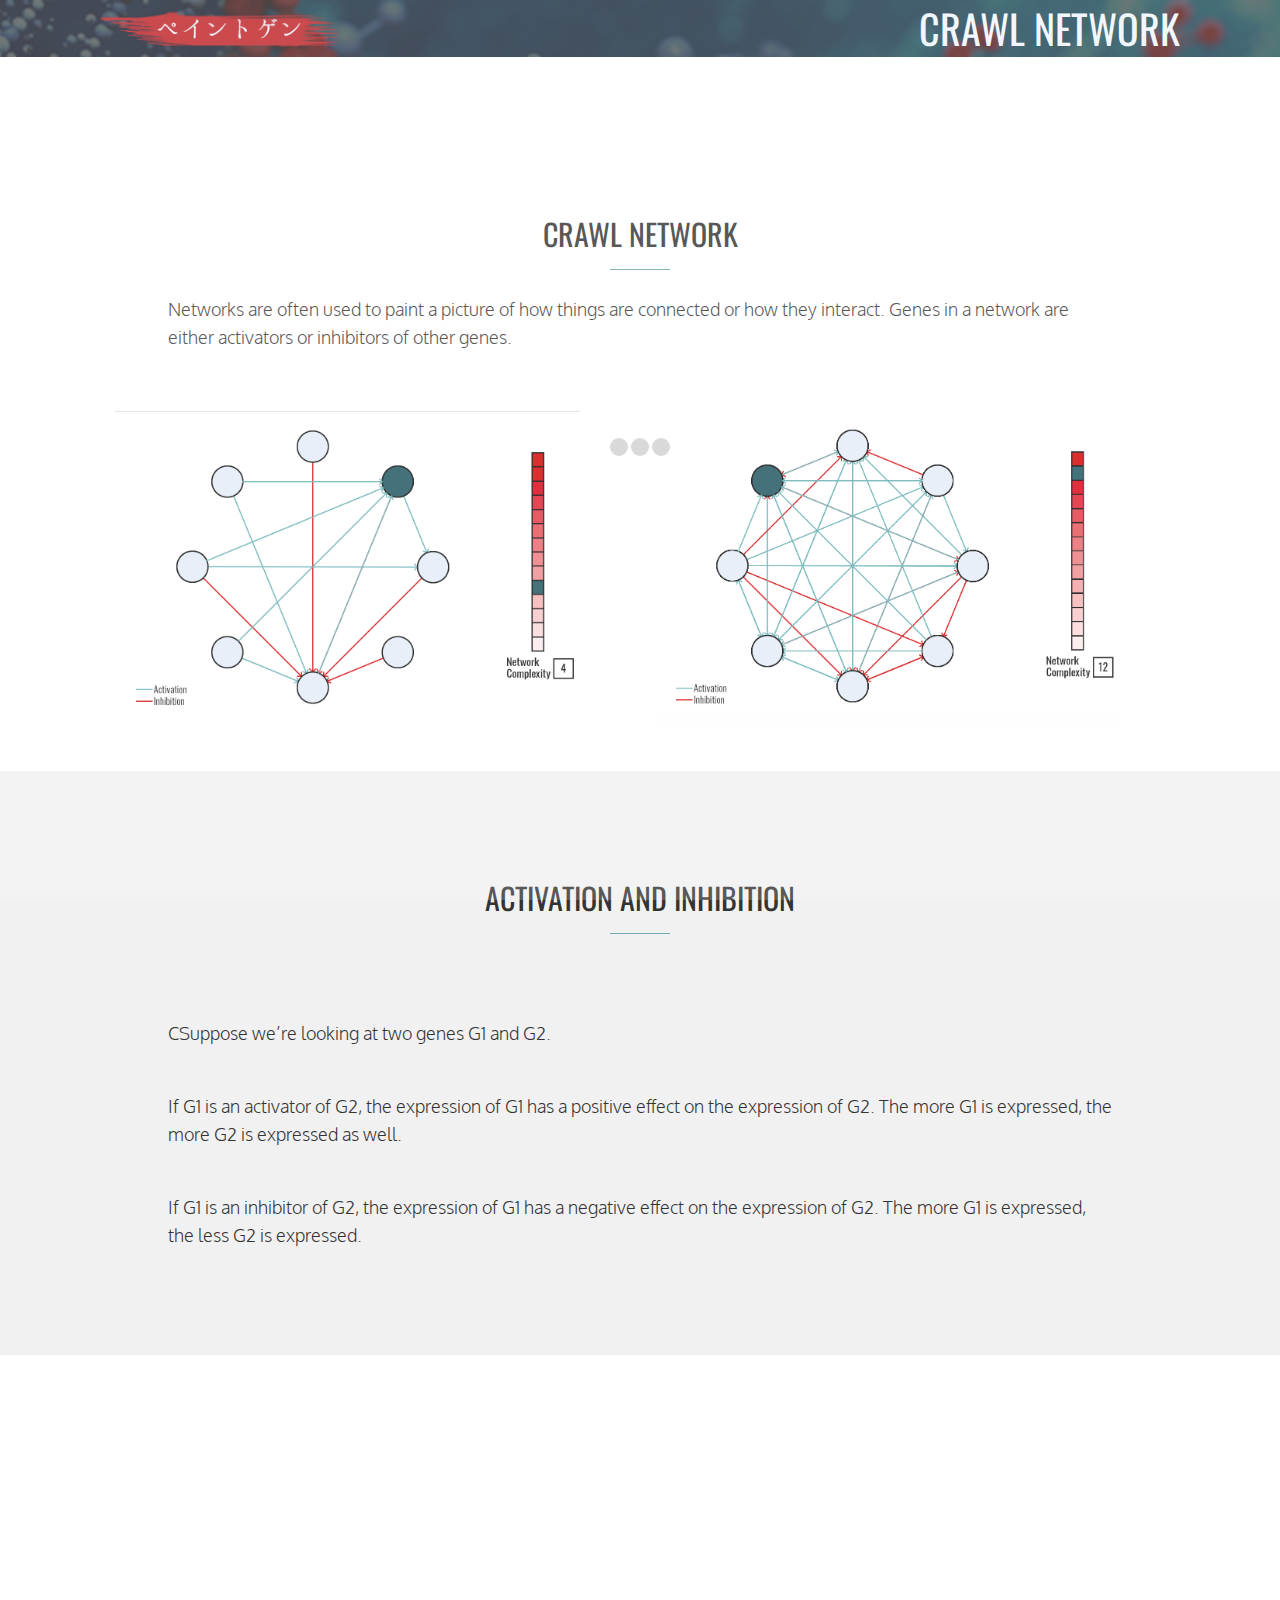
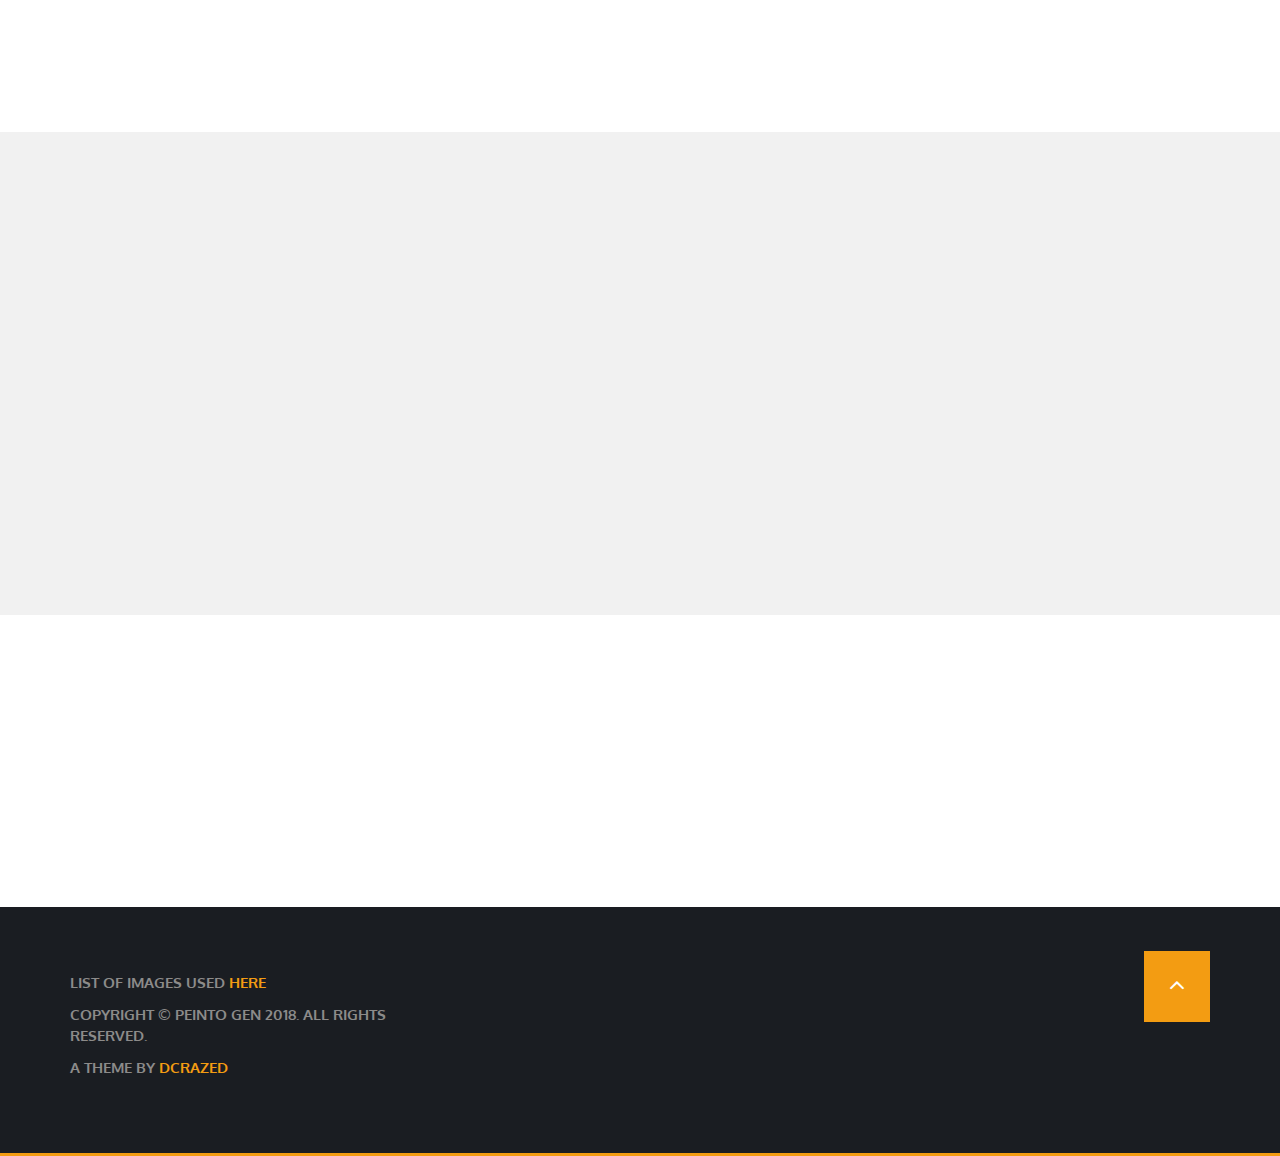
==== cn-intro.html @ a866c01b "Encyclopedia and Style Changes" ====
<!DOCTYPE html>
<html lang="en">
<!--
	Bent - Bootstrap Landing Page Template by Dcrazed
	Site: https://dcrazed.com/bent-app-landing-page-template/
	Free for personal and commercial use under GNU GPL 3.0 license.
-->

<head>
    <meta charset="utf-8">
    <meta http-equiv="X-UA-Compatible" content="IE=edge">
    <meta name="viewport" content="width=device-width, initial-scale=1">
    <title>Peinto Gen | Gene Expression Visualizer</title>
    <!-- Google Font -->
    <link href='https://fonts.googleapis.com/css?family=Oswald:500,600,700,800,900,400,300' rel='stylesheet' type='text/css'>

    <link href='https://fonts.googleapis.com/css?family=Oxygen:300,400,600,700,900,300italic,400italic' rel='stylesheet' type='text/css'>
    <!-- Bootstrap -->
    <link href="css/bootstrap.min.css" rel="stylesheet">

    <!-- Owl Carousel Assets -->
    <link href="css/owl.carousel.css" rel="stylesheet">
    <link href="css/owl.theme.css" rel="stylesheet">


    <!-- Pixeden Icon Font -->
    <link rel="stylesheet" href="css/Pe-icon-7-stroke.css">

    <!-- Font Awesome -->
    <link href="css/font-awesome.min.css" rel="stylesheet">


    <!-- PrettyPhoto -->
    <link href="css/prettyPhoto.css" rel="stylesheet">
    
    <!-- Favicon -->
    <link rel="shortcut icon" type="image/x-icon" href="favicon.ico" />

    <!-- Style -->
    <link href="css/style.css" rel="stylesheet">

    <link href="css/animate.css" rel="stylesheet">
    <!-- Responsive CSS -->
    <link href="css/responsive.css" rel="stylesheet">
    <!-- HTML5 Shim and Respond.js IE8 support of HTML5 elements and media queries -->
    <!-- WARNING: Respond.js doesn't work if you view the page via file:// -->
    <!--[if lt IE 9]>
	  <script src="https://oss.maxcdn.com/libs/html5shiv/3.7.0/html5shiv.js"></script>
	  <script src="https://oss.maxcdn.com/libs/respond.js/1.4.2/respond.min.js"></script>
	<![endif]-->
</head>

<body>
    <!-- PRELOADER -->
    <div class="spn_hol">
        <div class="spinner">
            <div class="bounce1"></div>
            <div class="bounce2"></div>
            <div class="bounce3"></div>
        </div>
    </div>

 <!-- END PRELOADER -->

 <!-- =========================
     START ABOUT US SECTION
============================== -->
    <section class="header parallax home-parallax page" id="HOME">
        <h2></h2>
        <div class="section_overlay">
            <nav class="navbar navbar-default navbar-fixed-top" role="navigation">
                <div class="container">
                    <!-- Brand and toggle get grouped for better mobile display -->
                    <div class="navbar-header">
                        <button type="button" class="navbar-toggle collapsed" data-toggle="collapse" data-target="#bs-example-navbar-collapse-1">
                            <span class="sr-only">Toggle navigation</span>
                            <span class="icon-bar"></span>
                            <span class="icon-bar"></span>
                            <span class="icon-bar"></span>
                        </button>
                        <a class="navbar-brand" href="#">
                            <img src="images/logo.png" alt="Logo">
                        </a>
                    </div>
                    <!-- Collect the nav links, forms, and other content for toggling -->
                    <div class="collapse navbar-collapse" id="bs-example-navbar-collapse-1">
                        <ul class="nav navbar-nav navbar-right">
                            <!-- NAV -->
                            <li><a href=index.html>HOME</a> </li>
                            <li><a href=encyclopedia.html>ENCYCLOPEDIA </a> </li>
                            <li><a href=index.html#VISUALIZE>VISUALIZE</a></li>
                            <li><a href=play.html>PLAY </a> </li>
                        </ul>
                    </div>
                    <!-- /.navbar-collapse -->
                </div>
                <!-- /.container- -->
            </nav>
			
			<div class="subheader_image">
				<a href=index.html><img width="240" height="60.8" src="images/logo.png" alt=""></a>
			</div>
			<div class="subheader_text">
			Crawl Network
			</div>

        </div>
    </section>

    <!-- END HEADER SECTION -->




 <!-- =========================
     START ABOUT US SECTION
============================== -->


    <section class="inner_about_area" id="COMPARE">
        <div class="container">
            <div class="row">
                <div class="col-md-10 col-md-offset-1">
                    <!-- ABOUT US SECTION TITLE-->
                    <div class="section_title">
                        <h2>Crawl Network</h2>

                        <p>Networks are often used to paint a picture of how things are connected or how they interact. Genes in a network are either activators or inhibitors of other genes.</p>
                    </div>
                </div>
                
                <div class="col-md-6">
                        <div class="about_phone wow fadeInLeft" data-wow-duration="1s" data-wow-delay=".5s">
                        <!-- PHONE -->
                            <img src="images/cn1.png" width=465px alt="">
                        </div>
                    </div>
                    <div class="col-md-6  wow fadeInRight" data-wow-duration="1s" data-wow-delay=".5s">
                        <!-- TITLE -->
                        <div class="inner_about_title">
                            <img src="images/cn2.png" width=465px alt="">
                        </div>
                    </div>

            </div>
        </div>
    </section>
    <!-- End About Us -->

        <section class="apps_screen page" id="fold-change">
            <div class="container">
                <div class="row">
                    <div class="col-md-10 col-md-offset-1 wow fadeInBig" data-wow-duration="1s">
                        <!-- APPS SCREEN TITLE -->
                         <div class="section_title">
                        
                        <h2>Activation and inhibition</h2>
                        
                        </div>
                        <p>CSuppose we’re looking at two genes G1 and G2.</p>
                        <p>If G1 is an activator of G2, the expression of G1 has a positive effect on the expression of G2. The more G1 is expressed, the more G2 is expressed as well.</p>
                        <p>If G1 is an inhibitor of G2, the expression of G1 has a negative effect on the expression of G2. The more G1 is expressed, the less G2 is expressed.</p>
                        <!-- END APPS SCREEN TITLE -->
                    </div>

                </div>
            </div>
        </div>

    </section>

    <section class="inner_about_area" id="network-complexity">
        <div class="container">
            <div class="row">
                <div class="col-md-10 col-md-offset-1 wow fadeInBig" data-wow-duration="1s">
                    <!-- APPS SCREEN TITLE -->
                     <div class="section_title">
                        <h2>Network Complexity</h2>                    
                    </div>
                        <p>You have control over how complex the network will look. The greater the complexity, the more connections are shown. The order in which connections are drawn is determined by their intensities—that is, the stronger the connection between two genes, the earlier the connection between them is drawn. </p>
                </div>
            </div>
        </div>
    </section>

    <section class="apps_screen page" id="data-source">
        <div class="container">
            <div class="row">
                <div class="col-md-10 col-md-offset-1 wow fadeInBig" data-wow-duration="1s">
                    <!-- APPS SCREEN TITLE -->
                     <div class="section_title">
                        <h2>Data source</h2>                    
                    </div>
                        <p>The dataset for this network is from the following study:</p>
                        <p>Cicatiello, L. et al. (2010). Estrogen Receptor α Controls a Gene Network in Luminal-Like Breast Cancer Cells Comprising Multiple Transcription Factors and MicroRNAs. The American Journal of Pathology, 176.</p>
                </div>
            </div>
        </div>
    </section>

    <section class="inner_about_area" id="see-crawl">
        <div class="container">
            <div class="section_title know-btn text-align:center">
                <a class="btn btn-primary btn-action wow fadeInRight" href=crawl.html>Know more!</a>
            </div>
        </div>
    </section>

<!-- =========================
     FOOTER 
============================== -->

    <section class="copyright">
        <h2></h2>
        <div class="container">
            <div class="row">
                <div class="col-md-6">
                    <div class="copy_right_text">
                    <!-- COPYRIGHT TEXT -->
						<p>List of images used <a href=references.html>here</a></p>
                        <p>Copyright &copy; Peinto Gen 2018. All Rights Reserved.</p>        
                        <p>A theme by <a href="https://dcrazed.com/">Dcrazed</a></p>
                    </div>
                     
                </div>

                <div class="col-md-6">
                    <div class="scroll_top">
                        <a href="#HOME"><i class="fa fa-angle-up"></i></a>
                    </div>
                </div>
            </div>
        </div>
    </section>
    <!-- END FOOTER -->


<!-- =========================
     SCRIPTS 
============================== -->


    <script src="js/jquery.min.js"></script>
    <script src="js/bootstrap.min.js"></script>
    <script src="js/owl.carousel.js"></script>
    <script src="js/jquery.fitvids.js"></script>
    <script src="js/smoothscroll.js"></script>
    <script src="js/jquery.parallax-1.1.3.js"></script>
    <script src="js/jquery.prettyPhoto.js"></script>
    <script src="js/jquery.ajaxchimp.min.js"></script>
    <script src="js/jquery.ajaxchimp.langs.js"></script>
    <script src="js/wow.min.js"></script>
    <script src="js/waypoints.min.js"></script>
    <script src="js/jquery.counterup.min.js"></script>
    <script src="js/script.js"></script>


</body>
</html>
---- css/Pe-icon-7-stroke.css ----
@font-face {
	font-family: 'Pe-icon-7-stroke';
	src:url('../fonts/Pe-icon-7-stroke.eot?d7yf1v');
	src:url('../fonts/Pe-icon-7-stroke.eot?#iefixd7yf1v') format('embedded-opentype'),
		url('../fonts/Pe-icon-7-stroke.woff?d7yf1v') format('woff'),
		url('../fonts/Pe-icon-7-stroke.ttf?d7yf1v') format('truetype'),
		url('../fonts/Pe-icon-7-stroke.svg?d7yf1v#Pe-icon-7-stroke') format('svg');
	font-weight: normal;
	font-style: normal;
}

[class^="pe-7s-"], [class*=" pe-7s-"] {
	font-family: 'Pe-icon-7-stroke';
	speak: none;
	font-style: normal;
	font-weight: normal;
	font-variant: normal;
	text-transform: none;
	line-height: 1;

	/* Better Font Rendering =========== */
	-webkit-font-smoothing: antialiased;
	-moz-osx-font-smoothing: grayscale;
}

.pe-7s-album:before {
	content: "\e6aa";
}
.pe-7s-arc:before {
	content: "\e6ab";
}
.pe-7s-back-2:before {
	content: "\e6ac";
}
.pe-7s-bandaid:before {
	content: "\e6ad";
}
.pe-7s-car:before {
	content: "\e6ae";
}
.pe-7s-diamond:before {
	content: "\e6af";
}
.pe-7s-door-lock:before {
	content: "\e6b0";
}
.pe-7s-eyedropper:before {
	content: "\e6b1";
}
.pe-7s-female:before {
	content: "\e6b2";
}
.pe-7s-gym:before {
	content: "\e6b3";
}
.pe-7s-hammer:before {
	content: "\e6b4";
}
.pe-7s-headphones:before {
	content: "\e6b5";
}
.pe-7s-helm:before {
	content: "\e6b6";
}
.pe-7s-hourglass:before {
	content: "\e6b7";
}
.pe-7s-leaf:before {
	content: "\e6b8";
}
.pe-7s-magic-wand:before {
	content: "\e6b9";
}
.pe-7s-male:before {
	content: "\e6ba";
}
.pe-7s-map-2:before {
	content: "\e6bb";
}
.pe-7s-next-2:before {
	content: "\e6bc";
}
.pe-7s-paint-bucket:before {
	content: "\e6bd";
}
.pe-7s-pendrive:before {
	content: "\e6be";
}
.pe-7s-photo:before {
	content: "\e6bf";
}
.pe-7s-piggy:before {
	content: "\e6c0";
}
.pe-7s-plugin:before {
	content: "\e6c1";
}
.pe-7s-refresh-2:before {
	content: "\e6c2";
}
.pe-7s-rocket:before {
	content: "\e6c3";
}
.pe-7s-settings:before {
	content: "\e6c4";
}
.pe-7s-shield:before {
	content: "\e6c5";
}
.pe-7s-smile:before {
	content: "\e6c6";
}
.pe-7s-usb:before {
	content: "\e6c7";
}
.pe-7s-vector:before {
	content: "\e6c8";
}
.pe-7s-wine:before {
	content: "\e6c9";
}
.pe-7s-cloud-upload:before {
	content: "\e68a";
}
.pe-7s-cash:before {
	content: "\e68c";
}
.pe-7s-close:before {
	content: "\e680";
}
.pe-7s-bluetooth:before {
	content: "\e68d";
}
.pe-7s-cloud-download:before {
	content: "\e68b";
}
.pe-7s-way:before {
	content: "\e68e";
}
.pe-7s-close-circle:before {
	content: "\e681";
}
.pe-7s-id:before {
	content: "\e68f";
}
.pe-7s-angle-up:before {
	content: "\e682";
}
.pe-7s-wristwatch:before {
	content: "\e690";
}
.pe-7s-angle-up-circle:before {
	content: "\e683";
}
.pe-7s-world:before {
	content: "\e691";
}
.pe-7s-angle-right:before {
	content: "\e684";
}
.pe-7s-volume:before {
	content: "\e692";
}
.pe-7s-angle-right-circle:before {
	content: "\e685";
}
.pe-7s-users:before {
	content: "\e693";
}
.pe-7s-angle-left:before {
	content: "\e686";
}
.pe-7s-user-female:before {
	content: "\e694";
}
.pe-7s-angle-left-circle:before {
	content: "\e687";
}
.pe-7s-up-arrow:before {
	content: "\e695";
}
.pe-7s-angle-down:before {
	content: "\e688";
}
.pe-7s-switch:before {
	content: "\e696";
}
.pe-7s-angle-down-circle:before {
	content: "\e689";
}
.pe-7s-scissors:before {
	content: "\e697";
}
.pe-7s-wallet:before {
	content: "\e600";
}
.pe-7s-safe:before {
	content: "\e698";
}
.pe-7s-volume2:before {
	content: "\e601";
}
.pe-7s-volume1:before {
	content: "\e602";
}
.pe-7s-voicemail:before {
	content: "\e603";
}
.pe-7s-video:before {
	content: "\e604";
}
.pe-7s-user:before {
	content: "\e605";
}
.pe-7s-upload:before {
	content: "\e606";
}
.pe-7s-unlock:before {
	content: "\e607";
}
.pe-7s-umbrella:before {
	content: "\e608";
}
.pe-7s-trash:before {
	content: "\e609";
}
.pe-7s-tools:before {
	content: "\e60a";
}
.pe-7s-timer:before {
	content: "\e60b";
}
.pe-7s-ticket:before {
	content: "\e60c";
}
.pe-7s-target:before {
	content: "\e60d";
}
.pe-7s-sun:before {
	content: "\e60e";
}
.pe-7s-study:before {
	content: "\e60f";
}
.pe-7s-stopwatch:before {
	content: "\e610";
}
.pe-7s-star:before {
	content: "\e611";
}
.pe-7s-speaker:before {
	content: "\e612";
}
.pe-7s-signal:before {
	content: "\e613";
}
.pe-7s-shuffle:before {
	content: "\e614";
}
.pe-7s-shopbag:before {
	content: "\e615";
}
.pe-7s-share:before {
	content: "\e616";
}
.pe-7s-server:before {
	content: "\e617";
}
.pe-7s-search:before {
	content: "\e618";
}
.pe-7s-film:before {
	content: "\e6a5";
}
.pe-7s-science:before {
	content: "\e619";
}
.pe-7s-disk:before {
	content: "\e6a6";
}
.pe-7s-ribbon:before {
	content: "\e61a";
}
.pe-7s-repeat:before {
	content: "\e61b";
}
.pe-7s-refresh:before {
	content: "\e61c";
}
.pe-7s-add-user:before {
	content: "\e6a9";
}
.pe-7s-refresh-cloud:before {
	content: "\e61d";
}
.pe-7s-paperclip:before {
	content: "\e69c";
}
.pe-7s-radio:before {
	content: "\e61e";
}
.pe-7s-note2:before {
	content: "\e69d";
}
.pe-7s-print:before {
	content: "\e61f";
}
.pe-7s-network:before {
	content: "\e69e";
}
.pe-7s-prev:before {
	content: "\e620";
}
.pe-7s-mute:before {
	content: "\e69f";
}
.pe-7s-power:before {
	content: "\e621";
}
.pe-7s-medal:before {
	content: "\e6a0";
}
.pe-7s-portfolio:before {
	content: "\e622";
}
.pe-7s-like2:before {
	content: "\e6a1";
}
.pe-7s-plus:before {
	content: "\e623";
}
.pe-7s-left-arrow:before {
	content: "\e6a2";
}
.pe-7s-play:before {
	content: "\e624";
}
.pe-7s-key:before {
	content: "\e6a3";
}
.pe-7s-plane:before {
	content: "\e625";
}
.pe-7s-joy:before {
	content: "\e6a4";
}
.pe-7s-photo-gallery:before {
	content: "\e626";
}
.pe-7s-pin:before {
	content: "\e69b";
}
.pe-7s-phone:before {
	content: "\e627";
}
.pe-7s-plug:before {
	content: "\e69a";
}
.pe-7s-pen:before {
	content: "\e628";
}
.pe-7s-right-arrow:before {
	content: "\e699";
}
.pe-7s-paper-plane:before {
	content: "\e629";
}
.pe-7s-delete-user:before {
	content: "\e6a7";
}
.pe-7s-paint:before {
	content: "\e62a";
}
.pe-7s-bottom-arrow:before {
	content: "\e6a8";
}
.pe-7s-notebook:before {
	content: "\e62b";
}
.pe-7s-note:before {
	content: "\e62c";
}
.pe-7s-next:before {
	content: "\e62d";
}
.pe-7s-news-paper:before {
	content: "\e62e";
}
.pe-7s-musiclist:before {
	content: "\e62f";
}
.pe-7s-music:before {
	content: "\e630";
}
.pe-7s-mouse:before {
	content: "\e631";
}
.pe-7s-more:before {
	content: "\e632";
}
.pe-7s-moon:before {
	content: "\e633";
}
.pe-7s-monitor:before {
	content: "\e634";
}
.pe-7s-micro:before {
	content: "\e635";
}
.pe-7s-menu:before {
	content: "\e636";
}
.pe-7s-map:before {
	content: "\e637";
}
.pe-7s-map-marker:before {
	content: "\e638";
}
.pe-7s-mail:before {
	content: "\e639";
}
.pe-7s-mail-open:before {
	content: "\e63a";
}
.pe-7s-mail-open-file:before {
	content: "\e63b";
}
.pe-7s-magnet:before {
	content: "\e63c";
}
.pe-7s-loop:before {
	content: "\e63d";
}
.pe-7s-look:before {
	content: "\e63e";
}
.pe-7s-lock:before {
	content: "\e63f";
}
.pe-7s-lintern:before {
	content: "\e640";
}
.pe-7s-link:before {
	content: "\e641";
}
.pe-7s-like:before {
	content: "\e642";
}
.pe-7s-light:before {
	content: "\e643";
}
.pe-7s-less:before {
	content: "\e644";
}
.pe-7s-keypad:before {
	content: "\e645";
}
.pe-7s-junk:before {
	content: "\e646";
}
.pe-7s-info:before {
	content: "\e647";
}
.pe-7s-home:before {
	content: "\e648";
}
.pe-7s-help2:before {
	content: "\e649";
}
.pe-7s-help1:before {
	content: "\e64a";
}
.pe-7s-graph3:before {
	content: "\e64b";
}
.pe-7s-graph2:before {
	content: "\e64c";
}
.pe-7s-graph1:before {
	content: "\e64d";
}
.pe-7s-graph:before {
	content: "\e64e";
}
.pe-7s-global:before {
	content: "\e64f";
}
.pe-7s-gleam:before {
	content: "\e650";
}
.pe-7s-glasses:before {
	content: "\e651";
}
.pe-7s-gift:before {
	content: "\e652";
}
.pe-7s-folder:before {
	content: "\e653";
}
.pe-7s-flag:before {
	content: "\e654";
}
.pe-7s-filter:before {
	content: "\e655";
}
.pe-7s-file:before {
	content: "\e656";
}
.pe-7s-expand1:before {
	content: "\e657";
}
.pe-7s-exapnd2:before {
	content: "\e658";
}
.pe-7s-edit:before {
	content: "\e659";
}
.pe-7s-drop:before {
	content: "\e65a";
}
.pe-7s-drawer:before {
	content: "\e65b";
}
.pe-7s-download:before {
	content: "\e65c";
}
.pe-7s-display2:before {
	content: "\e65d";
}
.pe-7s-display1:before {
	content: "\e65e";
}
.pe-7s-diskette:before {
	content: "\e65f";
}
.pe-7s-date:before {
	content: "\e660";
}
.pe-7s-cup:before {
	content: "\e661";
}
.pe-7s-culture:before {
	content: "\e662";
}
.pe-7s-crop:before {
	content: "\e663";
}
.pe-7s-credit:before {
	content: "\e664";
}
.pe-7s-copy-file:before {
	content: "\e665";
}
.pe-7s-config:before {
	content: "\e666";
}
.pe-7s-compass:before {
	content: "\e667";
}
.pe-7s-comment:before {
	content: "\e668";
}
.pe-7s-coffee:before {
	content: "\e669";
}
.pe-7s-cloud:before {
	content: "\e66a";
}
.pe-7s-clock:before {
	content: "\e66b";
}
.pe-7s-check:before {
	content: "\e66c";
}
.pe-7s-chat:before {
	content: "\e66d";
}
.pe-7s-cart:before {
	content: "\e66e";
}
.pe-7s-camera:before {
	content: "\e66f";
}
.pe-7s-call:before {
	content: "\e670";
}
.pe-7s-calculator:before {
	content: "\e671";
}
.pe-7s-browser:before {
	content: "\e672";
}
.pe-7s-box2:before {
	content: "\e673";
}
.pe-7s-box1:before {
	content: "\e674";
}
.pe-7s-bookmarks:before {
	content: "\e675";
}
.pe-7s-bicycle:before {
	content: "\e676";
}
.pe-7s-bell:before {
	content: "\e677";
}
.pe-7s-battery:before {
	content: "\e678";
}
.pe-7s-ball:before {
	content: "\e679";
}
.pe-7s-back:before {
	content: "\e67a";
}
.pe-7s-attention:before {
	content: "\e67b";
}
.pe-7s-anchor:before {
	content: "\e67c";
}
.pe-7s-albums:before {
	content: "\e67d";
}
.pe-7s-alarm:before {
	content: "\e67e";
}
.pe-7s-airplay:before {
	content: "\e67f";
}
---- css/prettyPhoto.css ----
div.pp_default .pp_top,div.pp_default .pp_top .pp_middle,div.pp_default .pp_top .pp_left,div.pp_default .pp_top .pp_right,div.pp_default .pp_bottom,div.pp_default .pp_bottom .pp_left,div.pp_default .pp_bottom .pp_middle,div.pp_default .pp_bottom .pp_right{height:13px}
div.pp_default .pp_top .pp_left{background:transparent;}
div.pp_default .pp_top .pp_middle{background:transparent;}
div.pp_default .pp_top .pp_right{background:transparent;}
div.pp_default .pp_content .ppt{color:#f8f8f8}
div.pp_default .pp_content_container .pp_left{background:transparent;padding-left:13px}
div.pp_default .pp_content_container .pp_right{background:transparent;padding-right:13px}
div.pp_default .pp_next:hover{background:transparent;cursor:pointer}
div.pp_default .pp_previous:hover{background:transparent;cursor:pointer}
div.pp_default .pp_expand{background:transparent;cursor:pointer;width:28px;height:28px}
div.pp_default .pp_expand:hover{background:transparent;cursor:pointer}
div.pp_default .pp_contract{background:url(../images/prettyPhoto/default/sprite.png) 0 -84px no-repeat;cursor:pointer;width:28px;height:28px}
div.pp_default .pp_contract:hover{background:url(../images/prettyPhoto/default/sprite.png) 0 -113px no-repeat;cursor:pointer}
div.pp_default .pp_close{width:30px;height:30px;background:url(../images/prettyPhoto/default/sprite.png) 2px 1px no-repeat;cursor:pointer}
div.pp_default .pp_gallery ul li a{background:url(../images/prettyPhoto/default/default_thumb.png) center center #f8f8f8;border:1px solid #aaa}
div.pp_default .pp_social{margin-top:7px}
div.pp_default .pp_gallery a.pp_arrow_previous,div.pp_default .pp_gallery a.pp_arrow_next{position:static;left:auto}
div.pp_default .pp_nav .pp_play,div.pp_default .pp_nav .pp_pause{background:url(../images/prettyPhoto/default/sprite.png) -51px 1px no-repeat;height:30px;width:30px}
div.pp_default .pp_nav .pp_pause{background-position:-51px -29px}
div.pp_default a.pp_arrow_previous,div.pp_default a.pp_arrow_next{background:url(../images/prettyPhoto/default/sprite.png) -31px -3px no-repeat;height:20px;width:20px;margin:4px 0 0}
div.pp_default a.pp_arrow_next{left:52px;background-position:-82px -3px}
div.pp_default .pp_content_container .pp_details{margin-top:5px}
div.pp_default .pp_nav{clear:none;height:30px;width:110px;position:relative}
div.pp_default .pp_nav .currentTextHolder{font-family:Georgia;font-style:italic;color:#999;font-size:11px;left:75px;line-height:25px;position:absolute;top:2px;margin:0;padding:0 0 0 10px}
div.pp_default .pp_close:hover,div.pp_default .pp_nav .pp_play:hover,div.pp_default .pp_nav .pp_pause:hover,div.pp_default .pp_arrow_next:hover,div.pp_default .pp_arrow_previous:hover{opacity:0.7}
div.pp_default .pp_description{font-size:11px;font-weight:700;line-height:14px;margin:5px 50px 5px 0}
div.pp_default .pp_bottom .pp_left{background:transparent;}
div.pp_default .pp_bottom .pp_middle{background:transparent;}
div.pp_default .pp_bottom .pp_right{background:transparent;}
div.pp_default .pp_loaderIcon{background:url(../images/prettyPhoto/default/loader.gif) center center no-repeat}
div.light_rounded .pp_top .pp_left{background:url(../images/prettyPhoto/light_rounded/sprite.png) -88px -53px no-repeat}
div.light_rounded .pp_top .pp_right{background:url(../images/prettyPhoto/light_rounded/sprite.png) -110px -53px no-repeat}
div.light_rounded .pp_next:hover{background:url(../images/prettyPhoto/light_rounded/btnNext.png) center right no-repeat;cursor:pointer}
div.light_rounded .pp_previous:hover{background:url(../images/prettyPhoto/light_rounded/btnPrevious.png) center left no-repeat;cursor:pointer}
div.light_rounded .pp_expand{background:url(../images/prettyPhoto/light_rounded/sprite.png) -31px -26px no-repeat;cursor:pointer}
div.light_rounded .pp_expand:hover{background:url(../images/prettyPhoto/light_rounded/sprite.png) -31px -47px no-repeat;cursor:pointer}
div.light_rounded .pp_contract{background:url(../images/prettyPhoto/light_rounded/sprite.png) 0 -26px no-repeat;cursor:pointer}
div.light_rounded .pp_contract:hover{background:url(../images/prettyPhoto/light_rounded/sprite.png) 0 -47px no-repeat;cursor:pointer}
div.light_rounded .pp_close{width:75px;height:22px;background:url(../images/prettyPhoto/light_rounded/sprite.png) -1px -1px no-repeat;cursor:pointer}
div.light_rounded .pp_nav .pp_play{background:url(../images/prettyPhoto/light_rounded/sprite.png) -1px -100px no-repeat;height:15px;width:14px}
div.light_rounded .pp_nav .pp_pause{background:url(../images/prettyPhoto/light_rounded/sprite.png) -24px -100px no-repeat;height:15px;width:14px}
div.light_rounded .pp_arrow_previous{background:url(../images/prettyPhoto/light_rounded/sprite.png) 0 -71px no-repeat}
div.light_rounded .pp_arrow_next{background:url(../images/prettyPhoto/light_rounded/sprite.png) -22px -71px no-repeat}
div.light_rounded .pp_bottom .pp_left{background:url(../images/prettyPhoto/light_rounded/sprite.png) -88px -80px no-repeat}
div.light_rounded .pp_bottom .pp_right{background:url(../images/prettyPhoto/light_rounded/sprite.png) -110px -80px no-repeat}
div.dark_rounded .pp_top .pp_left{background:url(../images/prettyPhoto/dark_rounded/sprite.png) -88px -53px no-repeat}
div.dark_rounded .pp_top .pp_right{background:url(../images/prettyPhoto/dark_rounded/sprite.png) -110px -53px no-repeat}
div.dark_rounded .pp_content_container .pp_left{background:url(../images/prettyPhoto/dark_rounded/contentPattern.png) top left repeat-y}
div.dark_rounded .pp_content_container .pp_right{background:url(../images/prettyPhoto/dark_rounded/contentPattern.png) top right repeat-y}
div.dark_rounded .pp_next:hover{background:url(../images/prettyPhoto/dark_rounded/btnNext.png) center right no-repeat;cursor:pointer}
div.dark_rounded .pp_previous:hover{background:url(../images/prettyPhoto/dark_rounded/btnPrevious.png) center left no-repeat;cursor:pointer}
div.dark_rounded .pp_expand{background:url(../images/prettyPhoto/dark_rounded/sprite.png) -31px -26px no-repeat;cursor:pointer}
div.dark_rounded .pp_expand:hover{background:url(../images/prettyPhoto/dark_rounded/sprite.png) -31px -47px no-repeat;cursor:pointer}
div.dark_rounded .pp_contract{background:url(../images/prettyPhoto/dark_rounded/sprite.png) 0 -26px no-repeat;cursor:pointer}
div.dark_rounded .pp_contract:hover{background:url(../images/prettyPhoto/dark_rounded/sprite.png) 0 -47px no-repeat;cursor:pointer}
div.dark_rounded .pp_close{width:75px;height:22px;background:url(../images/prettyPhoto/dark_rounded/sprite.png) -1px -1px no-repeat;cursor:pointer}
div.dark_rounded .pp_description{margin-right:85px;color:#fff}
div.dark_rounded .pp_nav .pp_play{background:url(../images/prettyPhoto/dark_rounded/sprite.png) -1px -100px no-repeat;height:15px;width:14px}
div.dark_rounded .pp_nav .pp_pause{background:url(../images/prettyPhoto/dark_rounded/sprite.png) -24px -100px no-repeat;height:15px;width:14px}
div.dark_rounded .pp_arrow_previous{background:url(../images/prettyPhoto/dark_rounded/sprite.png) 0 -71px no-repeat}
div.dark_rounded .pp_arrow_next{background:url(../images/prettyPhoto/dark_rounded/sprite.png) -22px -71px no-repeat}
div.dark_rounded .pp_bottom .pp_left{background:url(../images/prettyPhoto/dark_rounded/sprite.png) -88px -80px no-repeat}
div.dark_rounded .pp_bottom .pp_right{background:url(../images/prettyPhoto/dark_rounded/sprite.png) -110px -80px no-repeat}
div.dark_rounded .pp_loaderIcon{background:url(../images/prettyPhoto/dark_rounded/loader.gif) center center no-repeat}
div.dark_square .pp_left,div.dark_square .pp_middle,div.dark_square .pp_right,div.dark_square .pp_content{background:#000}
div.dark_square .pp_description{color:#fff;margin:0 85px 0 0}
div.dark_square .pp_loaderIcon{background:url(../images/prettyPhoto/dark_square/loader.gif) center center no-repeat}
div.dark_square .pp_expand{background:url(../images/prettyPhoto/dark_square/sprite.png) -31px -26px no-repeat;cursor:pointer}
div.dark_square .pp_expand:hover{background:url(../images/prettyPhoto/dark_square/sprite.png) -31px -47px no-repeat;cursor:pointer}
div.dark_square .pp_contract{background:url(../images/prettyPhoto/dark_square/sprite.png) 0 -26px no-repeat;cursor:pointer}
div.dark_square .pp_contract:hover{background:url(../images/prettyPhoto/dark_square/sprite.png) 0 -47px no-repeat;cursor:pointer}
div.dark_square .pp_close{width:75px;height:22px;background:url(../images/prettyPhoto/dark_square/sprite.png) -1px -1px no-repeat;cursor:pointer}
div.dark_square .pp_nav{clear:none}
div.dark_square .pp_nav .pp_play{background:url(../images/prettyPhoto/dark_square/sprite.png) -1px -100px no-repeat;height:15px;width:14px}
div.dark_square .pp_nav .pp_pause{background:url(../images/prettyPhoto/dark_square/sprite.png) -24px -100px no-repeat;height:15px;width:14px}
div.dark_square .pp_arrow_previous{background:url(../images/prettyPhoto/dark_square/sprite.png) 0 -71px no-repeat}
div.dark_square .pp_arrow_next{background:url(../images/prettyPhoto/dark_square/sprite.png) -22px -71px no-repeat}
div.dark_square .pp_next:hover{background:url(../images/prettyPhoto/dark_square/btnNext.png) center right no-repeat;cursor:pointer}
div.dark_square .pp_previous:hover{background:url(../images/prettyPhoto/dark_square/btnPrevious.png) center left no-repeat;cursor:pointer}
div.light_square .pp_expand{background:url(../images/prettyPhoto/light_square/sprite.png) -31px -26px no-repeat;cursor:pointer}
div.light_square .pp_expand:hover{background:url(../images/prettyPhoto/light_square/sprite.png) -31px -47px no-repeat;cursor:pointer}
div.light_square .pp_contract{background:url(../images/prettyPhoto/light_square/sprite.png) 0 -26px no-repeat;cursor:pointer}
div.light_square .pp_contract:hover{background:url(../images/prettyPhoto/light_square/sprite.png) 0 -47px no-repeat;cursor:pointer}
div.light_square .pp_close{width:75px;height:22px;background:url(../images/prettyPhoto/light_square/sprite.png) -1px -1px no-repeat;cursor:pointer}
div.light_square .pp_nav .pp_play{background:url(../images/prettyPhoto/light_square/sprite.png) -1px -100px no-repeat;height:15px;width:14px}
div.light_square .pp_nav .pp_pause{background:url(../images/prettyPhoto/light_square/sprite.png) -24px -100px no-repeat;height:15px;width:14px}
div.light_square .pp_arrow_previous{background:url(../images/prettyPhoto/light_square/sprite.png) 0 -71px no-repeat}
div.light_square .pp_arrow_next{background:url(../images/prettyPhoto/light_square/sprite.png) -22px -71px no-repeat}
div.light_square .pp_next:hover{background:url(../images/prettyPhoto/light_square/btnNext.png) center right no-repeat;cursor:pointer}
div.light_square .pp_previous:hover{background:url(../images/prettyPhoto/light_square/btnPrevious.png) center left no-repeat;cursor:pointer}
div.facebook .pp_top .pp_left{background:url(../images/prettyPhoto/facebook/sprite.png) -88px -53px no-repeat}
div.facebook .pp_top .pp_middle{background:url(../images/prettyPhoto/facebook/contentPatternTop.png) top left repeat-x}
div.facebook .pp_top .pp_right{background:url(../images/prettyPhoto/facebook/sprite.png) -110px -53px no-repeat}
div.facebook .pp_content_container .pp_left{background:url(../images/prettyPhoto/facebook/contentPatternLeft.png) top left repeat-y}
div.facebook .pp_content_container .pp_right{background:url(../images/prettyPhoto/facebook/contentPatternRight.png) top right repeat-y}
div.facebook .pp_expand{background:url(../images/prettyPhoto/facebook/sprite.png) -31px -26px no-repeat;cursor:pointer}
div.facebook .pp_expand:hover{background:url(../images/prettyPhoto/facebook/sprite.png) -31px -47px no-repeat;cursor:pointer}
div.facebook .pp_contract{background:url(../images/prettyPhoto/facebook/sprite.png) 0 -26px no-repeat;cursor:pointer}
div.facebook .pp_contract:hover{background:url(../images/prettyPhoto/facebook/sprite.png) 0 -47px no-repeat;cursor:pointer}
div.facebook .pp_close{width:22px;height:22px;background:url(../images/prettyPhoto/facebook/sprite.png) -1px -1px no-repeat;cursor:pointer}
div.facebook .pp_description{margin:0 37px 0 0}
div.facebook .pp_loaderIcon{background:url(../images/prettyPhoto/facebook/loader.gif) center center no-repeat}
div.facebook .pp_arrow_previous{background:url(../images/prettyPhoto/facebook/sprite.png) 0 -71px no-repeat;height:22px;margin-top:0;width:22px}
div.facebook .pp_arrow_previous.disabled{background-position:0 -96px;cursor:default}
div.facebook .pp_arrow_next{background:url(../images/prettyPhoto/facebook/sprite.png) -32px -71px no-repeat;height:22px;margin-top:0;width:22px}
div.facebook .pp_arrow_next.disabled{background-position:-32px -96px;cursor:default}
div.facebook .pp_nav{margin-top:0}
div.facebook .pp_nav p{font-size:15px;padding:0 3px 0 4px}
div.facebook .pp_nav .pp_play{background:url(../images/prettyPhoto/facebook/sprite.png) -1px -123px no-repeat;height:22px;width:22px}
div.facebook .pp_nav .pp_pause{background:url(../images/prettyPhoto/facebook/sprite.png) -32px -123px no-repeat;height:22px;width:22px}
div.facebook .pp_next:hover{background:url(../images/prettyPhoto/facebook/btnNext.png) center right no-repeat;cursor:pointer}
div.facebook .pp_previous:hover{background:url(../images/prettyPhoto/facebook/btnPrevious.png) center left no-repeat;cursor:pointer}
div.facebook .pp_bottom .pp_left{background:url(../images/prettyPhoto/facebook/sprite.png) -88px -80px no-repeat}
div.facebook .pp_bottom .pp_middle{background:url(../images/prettyPhoto/facebook/contentPatternBottom.png) top left repeat-x}
div.facebook .pp_bottom .pp_right{background:url(../images/prettyPhoto/facebook/sprite.png) -110px -80px no-repeat}
div.pp_pic_holder a:focus{outline:none}
div.pp_overlay{background:#000;display:none;left:0;position:absolute;top:0;width:100%;z-index:9500}
div.pp_pic_holder{display:none;position:absolute;width:100px;z-index:10000}
.pp_content{height:40px;min-width:40px}
* html .pp_content{width:40px}
.pp_content_container{position:relative;text-align:left;width:100%}
.pp_content_container .pp_left{padding-left:20px}
.pp_content_container .pp_right{padding-right:20px}
.pp_content_container .pp_details{float:left;margin:10px 0 2px}
.pp_description{display:none;margin:0}
.pp_social{float:left;margin:0}
.pp_social .facebook{float:left;margin-left:5px;width:55px;overflow:hidden}
.pp_social .twitter{float:left}
.pp_nav{clear:right;float:left;margin:3px 10px 0 0}
.pp_nav p{float:left;white-space:nowrap;margin:2px 4px}
.pp_nav .pp_play,.pp_nav .pp_pause{float:left;margin-right:4px;text-indent:-10000px}
a.pp_arrow_previous,a.pp_arrow_next{display:block;float:left;height:15px;margin-top:3px;overflow:hidden;text-indent:-10000px;width:14px}
.pp_hoverContainer{position:absolute;top:0;width:100%;z-index:2000}
.pp_gallery{display:none;left:50%;margin-top:-50px;position:absolute;z-index:10000}
.pp_gallery div{float:left;overflow:hidden;position:relative}
.pp_gallery ul{float:left;height:35px;position:relative;white-space:nowrap;margin:0 0 0 5px;padding:0}
.pp_gallery ul a{border:1px rgba(0,0,0,0.5) solid;display:block;float:left;height:33px;overflow:hidden}
.pp_gallery ul a img{border:0}
.pp_gallery li{display:block;float:left;margin:0 5px 0 0;padding:0}
.pp_gallery li.default a{background:url(../images/prettyPhoto/facebook/default_thumbnail.gif) 0 0 no-repeat;display:block;height:33px;width:50px}
.pp_gallery .pp_arrow_previous,.pp_gallery .pp_arrow_next{margin-top:7px!important}
a.pp_next{background:url(../images/prettyPhoto/light_rounded/btnNext.png) 10000px 10000px no-repeat;display:block;float:right;height:100%;text-indent:-10000px;width:49%}
a.pp_previous{background:url(../images/prettyPhoto/light_rounded/btnNext.png) 10000px 10000px no-repeat;display:block;float:left;height:100%;text-indent:-10000px;width:49%}
a.pp_expand,a.pp_contract{cursor:pointer;display:none;height:20px;position:absolute;right:30px;text-indent:-10000px;top:10px;width:20px;z-index:20000}
a.pp_close{position:absolute;right:0;top:0;display:block;line-height:22px;text-indent:-10000px}
.pp_loaderIcon{display:block;height:24px;left:50%;position:absolute;top:50%;width:24px;margin:-12px 0 0 -12px}
#pp_full_res{line-height:1!important}
#pp_full_res .pp_inline{text-align:left}
#pp_full_res .pp_inline p{margin:0 0 15px}
div.ppt{color:#fff;display:none;font-size:17px;z-index:9999;margin:0 0 5px 15px}
div.pp_default .pp_content,div.light_rounded .pp_content{}
div.pp_default #pp_full_res .pp_inline,div.light_rounded .pp_content .ppt,div.light_rounded #pp_full_res .pp_inline,div.light_square .pp_content .ppt,div.light_square #pp_full_res .pp_inline,div.facebook .pp_content .ppt,div.facebook #pp_full_res .pp_inline{color:#000}
div.pp_default .pp_gallery ul li a:hover,div.pp_default .pp_gallery ul li.selected a,.pp_gallery ul a:hover,.pp_gallery li.selected a{border-color:#fff}
div.pp_default .pp_details,div.light_rounded .pp_details,div.dark_rounded .pp_details,div.dark_square .pp_details,div.light_square .pp_details,div.facebook .pp_details{position:relative}
div.light_rounded .pp_top .pp_middle,div.light_rounded .pp_content_container .pp_left,div.light_rounded .pp_content_container .pp_right,div.light_rounded .pp_bottom .pp_middle,div.light_square .pp_left,div.light_square .pp_middle,div.light_square .pp_right,div.light_square .pp_content,div.facebook .pp_content{background:#fff}
div.light_rounded .pp_description,div.light_square .pp_description{margin-right:85px}
div.light_rounded .pp_gallery a.pp_arrow_previous,div.light_rounded .pp_gallery a.pp_arrow_next,div.dark_rounded .pp_gallery a.pp_arrow_previous,div.dark_rounded .pp_gallery a.pp_arrow_next,div.dark_square .pp_gallery a.pp_arrow_previous,div.dark_square .pp_gallery a.pp_arrow_next,div.light_square .pp_gallery a.pp_arrow_previous,div.light_square .pp_gallery a.pp_arrow_next{margin-top:12px!important}
div.light_rounded .pp_arrow_previous.disabled,div.dark_rounded .pp_arrow_previous.disabled,div.dark_square .pp_arrow_previous.disabled,div.light_square .pp_arrow_previous.disabled{background-position:0 -87px;cursor:default}
div.light_rounded .pp_arrow_next.disabled,div.dark_rounded .pp_arrow_next.disabled,div.dark_square .pp_arrow_next.disabled,div.light_square .pp_arrow_next.disabled{background-position:-22px -87px;cursor:default}
div.light_rounded .pp_loaderIcon,div.light_square .pp_loaderIcon{background:url(../images/prettyPhoto/light_rounded/loader.gif) center center no-repeat}
div.dark_rounded .pp_top .pp_middle,div.dark_rounded .pp_content,div.dark_rounded .pp_bottom .pp_middle{background:url(../images/prettyPhoto/dark_rounded/contentPattern.png) top left repeat}
div.dark_rounded .currentTextHolder,div.dark_square .currentTextHolder{color:#c4c4c4}
div.dark_rounded #pp_full_res .pp_inline,div.dark_square #pp_full_res .pp_inline{color:#fff}
.pp_top,.pp_bottom{height:20px;position:relative}
* html .pp_top,* html .pp_bottom{padding:0 20px}
.pp_top .pp_left,.pp_bottom .pp_left{height:20px;left:0;position:absolute;width:20px}
.pp_top .pp_middle,.pp_bottom .pp_middle{height:20px;left:20px;position:absolute;right:20px}
* html .pp_top .pp_middle,* html .pp_bottom .pp_middle{left:0;position:static}
.pp_top .pp_right,.pp_bottom .pp_right{height:20px;left:auto;position:absolute;right:0;top:0;width:20px}
.pp_fade,.pp_gallery li.default a img{display:none}
---- css/style.css ----
/*
Theme Name: Bent
Author: Allie
Version: 1.0
URL: http://designscrazed.org/
*/

/* Table of Content
==================================================
  1. COMMON STYLES
  2. SECTION HOME 
  3. SECTION ABOUT
  4. SECTION VIDEO
  5. SECTION TESTIMONIAL
  6. SECTION FEATURES 
  7. SECTION CALL TO ACTION
  8. SECTION APPS SCREEN 
  9. SECTION FUN FACTS 
  10. SECTION DOWNLOAD 
  11. SECTION CONTACT 
  12. SECTION SUBSCRIBE
  13. SECTION FOOTER 
  14. Slide show

*/
* {
    margin: 0;
    padding: 0;
}
body {
    font-family: 'Oswald', sans-serif;
    overflow-y: scroll;
    overflow-x: hidden;
}
p {
    font-family: 'Oxygen', sans-serif;
    font-size: 20px;
}
/*---------------------------------------
   COMMON STYLES             
-----------------------------------------*/

.section_title {
    padding-top: 90px;
    padding-bottom: 50px;
    font-family: 'Oswald', sans-serif;
}

.section_title img {
    text-align: center;
}

.section_title h2 {
    text-transform: uppercase;
    text-align: center;
    position: relative;
    color: #333;
    font-size: 30px;
    font-weight: 400;
    font-family: 'Oswald', sans-serif;
}
.section_title h2:after {
    content: "";
    position: absolute;
    bottom: -20px;
    width: 60px;
    height: 1px;
    background-color: #70abaf;
    left: 50%;
    margin-left: -30px;
    font-family: 'Oswald', sans-serif;
}
.section_title p {
    text-align: left;
    margin-top: 45px;
    color: #333;
    font-size: 18px;
    line-height: 28px;
    font-weight: 300;
    font-family: 'Oxygen', sans-serif;
}
.parallax {
    background-attachment: fixed !important;
    background-position: center center;
    background-repeat: no-repeat;
    background-size: cover;
}
/*---------------------------------------
   SECTION HOME              
-----------------------------------------*/
/*menu*/

.header h2 {
    height: 0px;
    margin: 0px;
    font-family: 'Oswald', sans-serif;
}
.navbar {
    margin-top: -100px
}
.navbar-brand {
    padding: 9px 15px;
}
@media(min-width:768px) {
    .navbar-default {
        background-color: transparent;
    }
    .navbar-default .navbar-nav>li>a {
        color: #B5B5B5;
        font-family: 'Oxygen', sans-serif;
    }
    .navbar-default .navbar-nav>li>a:hover {
        color: #f39c12;
    }
    .navbar-default .navbar-nav>li>a:focus {
        color: #B5B5B5;
    }
    .navbar-default {
        -webkit-transition: all 1s;
        -moz-transition: all 1s;
        -o-transition: all 1s;
        transition: all 1s;
        z-index: 110;
    }
    .navbar-brand img {
        padding-top: 25px;
        height: 45px;
        -webkit-transition: all 1s;
        -moz-transition: all 1s;
        -o-transition: all 1s;
        transition: all 1s;
    }
    .navbar-default .navbar-nav>li>a {
        -webkit-transition: all 1s;
        -moz-transition: all 1s;
        -o-transition: all 1s;
        transition: all 1s;
    }
    .navbar-nav>li>a {
        padding-top: 45px;
    }
}
@media (max-width: 768px) {
    .navbar-brand img {} .navbar-default {
      /*  background-color: #fff !important; */
    }
}
.navbar-default .navbar-nav>.active>a,
.navbar-default .navbar-nav>.active>a:hover,
.navbar-default .navbar-nav>.active>a:focus {
    background: transparent;
    color: #f39c12;
}
.header {
    background: url(../images/home.jpg);
    background-size: cover;
    background-repeat: no-repeat;
}

.header .section_overlay {
    background-color: rgba(33, 33, 33, .75);
}

.logo{
    padding-bottom: 50px;
}
.home_text{
    text-align: left;
    font-family: 'Oswald', sans-serif;
}

.subheader_image{
	padding-left: 100px;
    float: left;
}

.subheader_text{
	text-transform: uppercase;
	padding-right: 100px;
    text-align: right;
	color: #eff6ff;
	font-size: 40px;
	font-family: 'Oswald', sans-serif;
}


.home-iphone{
    text-align: right;
}
.home-iphone img{
    width: 100%;
}

@media (max-width: 768px){
    .home-iphone{
        display: none;
    }
    .home_text{
        text-align: center;
    }

}
.home_text h1 {
    color: #fff;
    text-transform: uppercase;
    font-size: 50px;
    font-weight: 300;
    line-height: 45px;
    padding-top: 0px
}
.home_text p {
    color: #fff;
    font-size: 17px;
    line-height: 28px;
    margin-top: 0px;
    font-weight: 300;
}
.download-btn {
    margin-top: 90px;
    margin-bottom: 50px
}

.know-btn {
    margin-top: 0px;
    margin-bottom: 50px
}
.home-btn,
.home-btn:focus,
.home-btn:active,
.home-btn:visited {
    background: transparent;
    border-color: #70abaf;
    color: #70abaf;
    padding-top: 10px;
    padding-bottom: 10px;
    padding-left: 30px;
    padding-right: 30px;
    font-size: 19px;
    text-transform: uppercase;
    border-radius: 3px;
    -webkit-transition: all 1s;
    -moz-transition: all 1s;
    -o-transition: all 1s;
    transition: all 1s;
}
.home-btn:hover {
    background-color: #70abaf;
    color: #fff;
}
.tuor,
.tuor:focus,
tuor:active,
tuor:visited {
    color: #A9ADB0;
    margin-left: 20px;
    text-transform: uppercase;
    font-size: 19px;
    font-weight: 500;
    background: transparent;
    -webkit-transition: all 1s;
    -moz-transition: all 1s;
    -o-transition: all 1s;
    transition: all 1s;
}
.tuor:hover {
    color: #fff;
}
.tuor i {
    font-size: 20px;
    padding-left: 5px;
    color: #70abaf;
}



/*---------------------------------------
   SECTION ABOUT              
-----------------------------------------*/



.about {
    background: #F1F1F1;
}
.inner_about_area {
    padding-top: 50px;
}
.inner_about_title {
    padding-bottom: 50px;
    font-family: 'Oswald', sans-serif;
}
.inner_about_title h2 {
    text-transform: uppercase;
    text-align: center;
    position: relative;
    color: #333;
    font-size: 30px;
    font-weight: 400;
    font-family: 'Oswald', sans-serif;
    /*text-transform: uppercase;
    font-weight: 800;
    font-size: 30px;
    line-height: 37px;
    position: relative;
    font-family: 'Oswald', sans-serif;*/
}
.inner_about_title h2:after {
    content: "";
    position: absolute;
    bottom: -20px;
    width: 60px;
    height: 1px;
    background-color: #70abaf;
    left: 50%;
    margin-left: -30px;
    font-family: 'Oswald', sans-serif;

    /*content: "";
    position: absolute;
    bottom: -12px;
    left: 0;
    width: 70px;
    background: #70abaf;
    height: 1px;
    font-family: 'Oswald', sans-serif;*/
}
.inner_about_title p {
    /*font-size: 19px;
    line-height: 24px;
    margin-top: 40px;
    font-family: 'Oxygen', sans-serif;*/
    text-align: left;
    margin-top: 45px;
    color: #333;
    font-size: 18px;
    line-height: 28px;
    font-weight: 300;
    font-family: 'Oxygen', sans-serif;
}
.inner_about_desc {} .single_about_area {
    position: relative;
    padding-bottom: 4px;
    padding-left: 80px;
}
.single_about_area div {
    position: absolute;
    top: 0px;
    left: 0px;
}
.single_about_area div i {
    font-size: 55px;
    color: #BABABA;
    -webkit-transition: all 1s;
    -moz-transition: all 1s;
    -o-transition: all 1s;
    transition: all 1s;
}
.single_about_area h3 {
    color: #343434;
    text-transform: uppercase;
    font-size: 20px;
    font-weight: 800;
}
.single_about_area p {
    color: #727272;
    font-size: 15px;
}
.single_about_area:hover div i {
    color: #f39c12;
}
.about_phone img {} @media (min-width: 991px) and (max-width: 1200px) {
    .about_phone img {
        margin-top: 184px;
        width: 80%;
        margin-right: 20%
    }
}
/*---------------------------------------
   SECTION VIDEO              
-----------------------------------------*/

.video_area {
    background: #e4e4e4;
    padding-bottom: 140px;
    padding-top: 120px;
}
.video_title {
    padding-bottom: 30px;
}
.video_title h2 {
    text-transform: uppercase;
    font-weight: 800;
    font-size: 30px;
    line-height: 37px;
    position: relative;
    margin-top: 0px;
}
.video_title h2:after {
    content: "";
    position: absolute;
    bottom: -12px;
    left: 0;
    width: 70px;
    background: #f39c12;
    height: 1px;
}
.video_title p {
    /*font-size: 18px;
    line-height: 28px;
    margin-top: 40px;
    color: #333;
    font-weight: 300;*/
    text-align: left;
    margin-top: 45px;
    color: #333;
    font-size: 18px;
    line-height: 28px;
    font-weight: 300;
    font-family: 'Oxygen', sans-serif;
}
.btn-video,
.btn-video:active,
.btn-video:focus,
.btn-video:visited {
    background: transparent;
    border: 1px solid #929292;
    color: #686868;
    border-radius: 3px;
    padding: 12px 35px;
    text-transform: uppercase;
    -webkit-transition: all 1s;
    -moz-transition: all 1s;
    -o-transition: all 1s;
    transition: all 1s;
}
.btn-video:hover {
    background: #f39c12;
    color: #fff;
    border: 1px solid #f39c12;
}
.video {} .video iframe {
    width: 100%;
    border: 1px solid #999999;
    padding: 5px;
}
/*---------------------------------------
   SECTION TESTIMONIAL              
-----------------------------------------*/

#owl-demo .item {
    margin-left: 90px;
    margin-right: 90px;
    margin-bottom: 50px;
}
#owl-demo .item img {
    display: block;
    width: 100%;
    height: auto;
}
.testimonial {
    background: url(../images/testimonial.jpg);
    background-size: cover;
    background-repeat: no-repeat;
}
.testimonial .section_overlay {
    background: rgba(0, 0, 0, .6);
    padding-top: 80px;
    padding-bottom: 80px;
}
.carousel-indicators {
    bottom: -8px;
}
div.carousel-inner .item img {
    border: 2px solid #f39c12;
    border-radius: 50%;
    padding: 3px;
}
.testimonial_caption {
    padding-bottom: 70px;
}

.testimonial_caption p {
    color: #D8D8D8;
    font-size: 18px;
    line-height: 27px;
    padding-top: 50px;
}
.testimonial_caption h2 {
    color: #f39c12;
    text-transform: uppercase;
    font-weight: 900;
    font-size: 30px;
    margin-top: 25px;
}
.testimonial_caption h4 {
    color: #70abaf
}
.testimonial_caption h4 span {
    color: #D8D8D8;
    font-style: italic;
    font-weight: 300;
}
.testimonial ol.carousel-indicators li {
    width: 12px;
    height: 12px;
    border: 1px solid #70abaf;
    margin: 1PX
}
.testimonial ol.carousel-indicators li.active {
    width: 12px;
    height: 12px;
    border: 0px solid #70abaf;
    background: #70abaf;
}
/*---------------------------------------
   SECTION FEATURES              
-----------------------------------------*/

.features {
    background-color: #f1f1f1
}
.feature_inner {
    padding-top: 30px;
    padding-bottom: 70px;
}
.feature_iphone {} .feature_iphone img {
    width: 100%;
}
.right_single_feature {
    position: relative;
    padding-left: 90px;
    margin-bottom: 65px;
    margin-top: 35px;
}
.right_single_feature div {
    position: absolute;
    font-size: 40px;
    color: #70abaf;
    left: 0;
    width: 90px;
    height: 90px;
    text-align: center;
    top: -8px;
}
.right_single_feature h3 {
    text-transform: uppercase;
    font-size: 25px;
    font-weight: 700;
    margin-bottom: 21px;
    color: #333333;
}
.right_single_feature h3 span {
    color: #70abaf;
}
.right_single_feature p {
    text-align: left;
    margin-top: 45px;
    color: #333;
    font-size: 18px;
    line-height: 28px;
    font-weight: 300;
    font-family: 'Oxygen', sans-serif;
    /*color: #333;
    font-size: 16px;
    font-weight: 300;
    line-height: 25px;*/
}
/*left feature*/

.left_single_feature {
    position: relative;
    padding-right: 90px;
    margin-bottom: 65px;
    text-align: right;
    margin-top: 35px;
}
.left_single_feature div {
    position: absolute;
    font-size: 40px;
    color: #70abaf;
    right: 0;
    width: 90px;
    height: 90px;
    text-align: center;
    top: -8px;
}
.left_single_feature h3 {
    text-transform: uppercase;
    font-size: 25px;
    font-weight: 700;
    margin-bottom: 21px;
    color: #333333;
}
.left_single_feature h3 span {
    color: #70abaf;
}
.left_single_feature p {
    text-align: left;
    margin-top: 45px;
    color: #333;
    font-size: 18px;
    line-height: 28px;
    font-weight: 300;
    font-family: 'Oxygen', sans-serif;
    /*color: #333;
    font-size: 16px;
    font-weight: 300;
    line-height: 25px;*/
}
.right_no_padding {
    padding-left: 15px;
}
.left_no_padding {
    padding-right: 15px;
}
@media (min-width: 991px) and (max-width: 1200px) {
    .right_single_feature {
        margin-left: -60px;
    }
    .left_single_feature {
        margin-right: -60px;
    }
    .feature_iphone {
        margin-top: 35px;
    }
    .right_single_feature h3,
    .left_single_feature h3 {
        margin-top: 0px;
        margin-bottom: 15px;
    }
}


/*---------------------------------------
   SECTION CALL TO ACTION              
-----------------------------------------*/

.call_to_action {
    background-color: #1a1a1a;
    padding-top: 100px;
    padding-bottom: 100px;
}
.call_to_action p {
    color: #dfdfdf;
    font-size: 18px;
    font-weight: 300;
}
.call_to_action a {} .btn-action,
.btn-action:active,
.btn-action:focus,
.btn-action:visited {
    background: #70abaf;
    border: 1px solid #70abaf;
    color: #fff;
    border-radius: 3px;
    padding: 15px 35px;
    text-transform: uppercase;
    -webkit-transition: all 1s;
    -moz-transition: all 1s;
    -o-transition: all 1s;
    transition: all 1s;
}
.btn-action:hover {
    background: #c10001;
    border-color: #c10001;
}

/*---------------------------------------
   SECTION APPS SCREEN             
-----------------------------------------*/

.apps_screen {
    background: #f1f1f1;
    padding-bottom: 96px;
}
.screen_slider {
    padding-top: 0px;
}
.owl-theme .owl-controls .owl-page span {
    display: block;
    width: 12px;
    height: 12px;
    margin: 5px 7px;
    filter: Alpha(Opacity=50);
    opacity: 0.5;
    -webkit-border-radius: 20px;
    -moz-border-radius: 20px;
    border-radius: 20px;
    background: transparent;
    border: 1px solid #70abaf;
}
.owl-theme .owl-controls .owl-page.active span,
.owl-theme .owl-controls.clickable .owl-page:hover span {
    opacity: 1;
    background: #f39c12;
}

.apps_screen p {
    text-align: left;
    margin-top: 45px;
    color: #333;
    font-size: 18px;
    line-height: 28px;
    font-weight: 300;
    font-family: 'Oxygen', sans-serif;
}
/*---------------------------------------
   SECTION FUN FACTS              
-----------------------------------------*/

.fun_facts {
    background: url(../images/fun_bg.jpg) no-repeat center;
    background-size: cover;
}
.fun_facts .section_overlay {
    padding-top: 120px;
    padding-bottom: 120px;
    background: rgba(0, 0, 0, .4);
}
.single_fun_facts {
    font-family: 'Oswald', sans-serif;
}
.single_fun_facts i {
    color: #70abaf;
    font-size: 60px;
    ;
}
.single_fun_facts h2 {
    color: #D7DADB;
    font-weight: 700;
    text-transform: uppercase;
    font-size: 35px;
    margin-top: 15px;
    margin-bottom: 1px;
    font-family: 'Oswald', sans-serif;
}
.single_fun_facts h2 span {
    font-weight: 300;
    font-family: 'Oswald', sans-serif;
}
.single_fun_facts p {
    color: #D7DADB;
    font-size: 20px;
    margin-top: 0px;
    font-weight: 300;
    text-transform: uppercase;
    font-family: 'Oxygen', sans-serif;
}
/*---------------------------------------
   SECTION DOWNLOAD              
-----------------------------------------*/

.download {
    background: #f1f1f1;
}
.download_screen {
    padding-top: 45px;
}
.download_screen img {
    width: 100%
}
.available_store {
    background: #1a1a1a;
    margin-top: -8px;
    position: relative;
}
.available_title {
    padding-top: 75px;
}
.available_title h2 {
    color: #fff;
    font-size: 30px;
}
.available_title p {
    color: #B5B5B5;
}
.single_store {
    text-align: center;
    border-left: 1px solid #0F1217;
    min-height: 50px;
    padding-bottom: 15px;
    position: relative;
    -webkit-transition: all 1s;
    -moz-transition: all 1s;
    -o-transition: all 1s;
    transition: all 1s;
}
.single_store i {
    color: #70abaf;
    text-align: center;
    opacity: 1;
    font-size: 40px;
    padding-top: 90px;
    -webkit-transition: all 1s;
    -moz-transition: all 1s;
    -o-transition: all 1s;
    transition: all 1s;
}
.store_inner {
    position: absolute;
    bottom: 93px;
    width: 100%;
    opacity: 0;
    -webkit-transition: all 1s;
    -moz-transition: all 1s;
    -o-transition: all 1s;
    transition: all 1s;
}
.store_inner h2 {
    text-align: center;
    font-weight: 300;
    color: #d7dadb;
    font-size: 16px;
}
.single_store:hover {
    background: #121212;
}
.single_store:hover i {
    opacity: 0;
}
.single_store:hover div.store_inner {
    opacity: 1;
}
.no_padding {
    padding-left: 0px;
    padding-right: 0px;
}
.last {
    border-right: 1px solid #0F1217;
}
/*---------------------------------------
   SECTION CONTACT              
-----------------------------------------*/

.contact {
    background: #f1f1f1;
    background-repeat: no-repeat;
    background-size: cover;
}
.contact_form {
    padding-top: 30px;
}
.contact_form .form-control {
    display: block;
    display: block;
    width: 100%;
    height: 50px;
    padding: 6px 12px;
    font-size: 14px;
    line-height: 1.42857143;
    color: #555;
    background-color: transparent;
    border: 1px solid #aeaeae;
    background-image: none;
    border-radius: 3px;
    margin-bottom: 15px;
    opacity: .8;
     -webkit-transition: all 1s;
    -moz-transition: all 1s;
    -o-transition: all 1s;
    transition: all 1s;
    outline: 0px !important;   

}
.contact_form .form-control:focus {
    border: 1px solid #70abaf;
    border-color: #70abaf;
    outline: 0px none;
    box-shadow: 0px 0px 0px rgba(0, 0, 0, 0.075) inset, 0px 0px 0px rgba(102, 175, 233, 0.6);
}
.contact_form {} .form-control:-webkit-input-placeholder {
    color: red;
}
.form-control:-moz-placeholder {
    /* Firefox 18- */
    
    color: red;
}
.form-control:-moz-placeholder {
    /* Firefox 19+ */
    
    color: red;
}
.form-control:-ms-input-placeholder {
    color: red;
}
.submit-btn,
.submit-btn:active,
.submit-btn:focus,
.submit-btn:visited {
    background-color: transparent;
    border: 1px solid #70abaf;
    border-radius: 4px;
    width: 100%;
    height: 50px;
    text-transform: uppercase;
    font-size: 18px;
    color: #70abaf;
    -webkit-transition: all 1s;
    -moz-transition: all 1s;
    -o-transition: all 1s;
    transition: all 1s;
    outline: 0px !important;
}
.submit-btn:hover {
    background-color: #70abaf;
    color: #fff;
    border-color: #70abaf;
}
.social_icons {
    padding-top: 50px;
    padding-bottom: 70px;
}
.social_icons ul {
    margin: 0;
    padding: 0;
    text-align: center;
}
.social_icons ul li {
    list-style: none;
    display: inline;
    padding-left: 10px
}
.social_icons ul li a {
    text-decoration: none;
    display: inline-block;
    text-align: center;
    border: 1px solid #9d9d9d;
    border-radius: 3px;
    width: 45px;
    height: 45px;
    line-height: 49px;
    color: #9d9d9d;
    -webkit-transition: all 1s;
    -moz-transition: all 1s;
    -o-transition: all 1s;
    transition: all 1s;
}
.social_icons ul li a i {
    font-size: 20px;
}
.social_icons ul li a:hover {
    background: #f39c12;
    border: 1px solid #f39c12;
    color: #fff
}
.error {
    color: #f39c12;
    display: block;
    padding-bottom: 15px;
    font-size: 18px
}
.error i {
    padding-right: 10px;
    font-size: 18px
}
.Sucess {
    color: #4DB849;
    display: block;
    padding-bottom: 15px;
    font-size: 18px;
    text-align: center;
}
.Sucess i {
    padding-right: 10px;
    font-size: 18px;
    color: #4DB849
}
.contact_form .form-control {
    color: #3d3d3d;
}
#message {
    height: 117px;
    resize: none;
}
/*---------------------------------------
   SECTION SUBSCRIBE              
-----------------------------------------*/

.subscribe {
    background-image: url(../images/subscribe.jpg);
    background-size: cover;
    background-repeat: no-repeat;
    background-position: center;
}
.subscribe .section_overlay {
    padding-bottom: 70px;
    background: transparent
}
.subscribe .section_title h2{
    color: #eaeaea;
}
.subscribe .section_title p{
    color: #a4a4a4;
}
.subscribe_form {
    text-align: center;
    padding-top: 30px;
}
.subscribe_form .form-group {} .subscribe_form .form-control {
    background: transparent;
    border: 1px solid #575b63;
    border-radius: 0px;
    height: 45px;
    border-left: 0px;
    border-right: 0px;
    border-top: 0px;
    color: #aeaeae;
    -webkit-transition: all 1s;
    -moz-transition: all 1s;
    -o-transition: all 1s;
    transition: all 1s;
}
.subscribe_form .form-control:focus {
    background: transparent;
    border-bottom: 1px solid #f1f1f1;
    box-shadow: none;
}
.subs-btn,
.subs-btn:active,
.subs-btn:focus,
.subs-btn:visited {
    width: 200px;
    background: transparent;
    border: 1px solid #f39c12;
    border-radius: 4px;
    height: 45px;
    margin-left: 0px;
    margin-bottom: 1px;
    color: #f39c12;
    text-transform: uppercase;
    font-weight: 600;
    font-size: 17px;
    -webkit-transition: all 1s;
    -moz-transition: all 1s;
    -o-transition: all 1s;
    transition: all 1s;
    outline: 0px !important;
}
.subs-btn:hover {
    background-color: #70abaf;
    color: #fff;
    border-color: #70abaf;
}
@media (min-width: 300px) {
    .subscribe_form .form-control {
        width: 100%
    }
}
.subscription-success {
    color: #fff;
    text-align: center;
    font-size: 20px;
}
.subscription-error {
    color: #fff;
    text-align: center;
    font-size: 20px;
}
/*---------------------------------------
   SECTION FOOTER              
-----------------------------------------*/

.copyright {
    background-color: #1A1D22;
    padding-bottom: 65px;
    padding-top: 65px;
    border-bottom: 3px solid #f39c12;
}
.copyright h2 {
    height: 0px;
    margin: 0px;
}
.copy_right_text {
    width: 60%;
}
.copy_right_text p {
    color: #8C8B8A;
    font-weight: 600;
    text-transform: uppercase;
    font-size: 15px;
}
.copy_right_text p a {
    text-decoration: none;
    color: #f39c12;
}
.copy_right_text p span {
    font-weight: 300;
}
.scroll_top {
    text-align: right;
}
.scroll_top a {
    background: #f39c12;
    padding: 25px;
}
.scroll_top a i {
    color: #fff;
    font-size: 25px;
}
input:-webkit-autofill,
textarea:-webkit-autofill,
select:-webkit-autofill {
    background-color: red;
    background-image: none;
    color: rgb(0, 0, 0);
}
.spn_hol {
    position: fixed;
    top: 0;
    left: 0;
    right: 0;
    bottom: 0;
    background: #fff;
    z-index: 50000;
    opacity: 1;
     -webkit-transition: all 1s;
    -moz-transition: all 1s;
    -o-transition: all 1s;
    transition: all 1s;
}
.spinner {
    position: absolute;
    top: 50%;
    margin-top: -12px;
    left: 50%;
    margin-left: -35px;
    height: 24px;
    width: 70px;
    text-align: center;
    display: block;
}
.spinner > div {
    width: 18px;
    height: 18px;
    background-color: #333;
    border-radius: 100%;
    display: inline-block;
    -webkit-animation: bouncedelay 1.4s infinite ease-in-out;
    animation: bouncedelay 1.4s infinite ease-in-out;
    /* Prevent first frame from flickering when animation starts */
    
    -webkit-animation-fill-mode: both;
    animation-fill-mode: both;
}
.spinner .bounce1 {
    -webkit-animation-delay: -0.32s;
    animation-delay: -0.32s;
}
.spinner .bounce2 {
    -webkit-animation-delay: -0.16s;
    animation-delay: -0.16s;
}
@-webkit-keyframes bouncedelay {
    0%, 80%, 100% {
        -webkit-transform: scale(0.0)
    }
    40% {
        -webkit-transform: scale(1.0)
    }
}
@keyframes bouncedelay {
    0%, 80%, 100% {
        transform: scale(0.0);
        -webkit-transform: scale(0.0);
    }
    40% {
        transform: scale(1.0);
        -webkit-transform: scale(1.0);
    }
}

/*---------------------------------------
   SLIDESHOW              
-----------------------------------------*/

/* {box-sizing: border-box}
body {font-family: 'Oxygen', sans-serif; margin:0}
.mySlides {display: none}
img {vertical-align: middle;}*/

/* Slideshow container */
.slideshow-container {
  max-width: 1000px;
  position: relative;
  margin: auto;
}

/* Next & previous buttons */
.mySlides prev, .mySlides next {
  cursor: pointer;
  position: absolute;
  top: 50%;
  width: auto;
  padding: 16px;
  margin-top: -22px;
  color: white;
  /*font-weight: bold;*/
  font-size: 18px;
  transition: 0.6s ease;
  border-radius: 0 3px 3px 0;
}

/* Position the "next button" to the right */
.mySlides next {
  right: 0;
  border-radius: 3px 0 0 3px;
}

/* On hover, add a black background color with a little bit see-through */
.mySlides prev:hover, ..mySlides next:hover {
  background-color: rgba(0,0,0,0.8);
}

/* Caption text */
..mySlides text {
  font-size: 20px;
  padding: 8px 12px;
  position: relative;
  bottom: -5px;
  width: 100%;
  text-align: left;
}

/* The dots/bullets/indicators */
.mySlides dot {
  cursor: pointer;
  height: 15px;
  width: 15px;
  margin: 0 2px;
  background-color: #bbb;
  border-radius: 50%;
  display: inline-block;
  transition: background-color 0.6s ease;
}

.mySlides active, .dot:hover {
  background-color: #717171;
}

/* Fading animation */
.mySlides fade {
  -webkit-animation-name: fade;
  -webkit-animation-duration: 1.5s;
  animation-name: fade;
  animation-duration: 1.5s;
}

@-webkit-keyframes fade {
  from {opacity: .4} 
  to {opacity: 1}
}

@keyframes fade {
  from {opacity: .4} 
  to {opacity: 1}
}

/* On smaller screens, decrease text size */
@media only screen and (max-width: 300px) {
  .prev, .next,.text {font-size: 11px}
}
---- css/responsive.css ----
/* This Css is for small mobile */

@media (max-width: 767px) {
    .single_store {
        border-left: 0px;
    }
    .last {
        border-right: 0px;
    }
    .iphone {
        float: none;
        text-align: center;
    }
    .about_phone {
        text-align: center;
    }
    .video {
        padding-top: 50px;
    }
    .video-button {
        text-align: center;
    }
    .call_to_action .col-md-3 {
        text-align: center;
        padding-top: 50px;
    }
    .single_fun_facts {
        padding-bottom: 60px;
    }
    .about_phone img {
        width: 100%;
    }
}
/* This Css is for tablet */

@media (min-width: 760px) {
    .single_store {
        border-left: 0px;
    }
    .last {
        border-right: 0px;
    }
    .iphone {
        float: none;
        text-align: center;
    }
    .about_phone {
        text-align: center;
    }
    .call_to_action .col-md-3 {
        text-align: center;
        padding-top: 50px;
    }
    .video-button {
        text-align: center;
    }
    .single_fun_facts {
        padding-bottom: 60px;
    }
    .video {
        padding-top: 50px;
    }
}
/* This Css is for Medium Deviced */

@media (min-width: 992px) {
    .last {
        border-right: 1px solid #0F1217;
    }
    .single_store {
        border-left: 1px solid #0F1217;
    }
    .iphone {
        float: right;
    }
    .video-button {
        text-align: left;
    }
    .call_to_action .col-md-3 {
        text-align: right;
        padding-top: 0px;
    }
    .single_fun_facts {
        padding-bottom: 0px;
    }
    .video {
        padding-top: 00px;
    }
}
/* This Css is for large Deviced */

@media (min-width: 1200px) {
    .last {
        border-right: 1px solid #0F1217;
    }
    .single_store {
        border-left: 1px solid #0F1217;
    }
    .iphone {
        float: right;
    }
    .video-button {
        text-align: left;
    }
    .call_to_action .col-md-3 {
        text-align: right;
        padding-top: 0px;
    }
    .video {
        padding-top: 0px;
    }
}
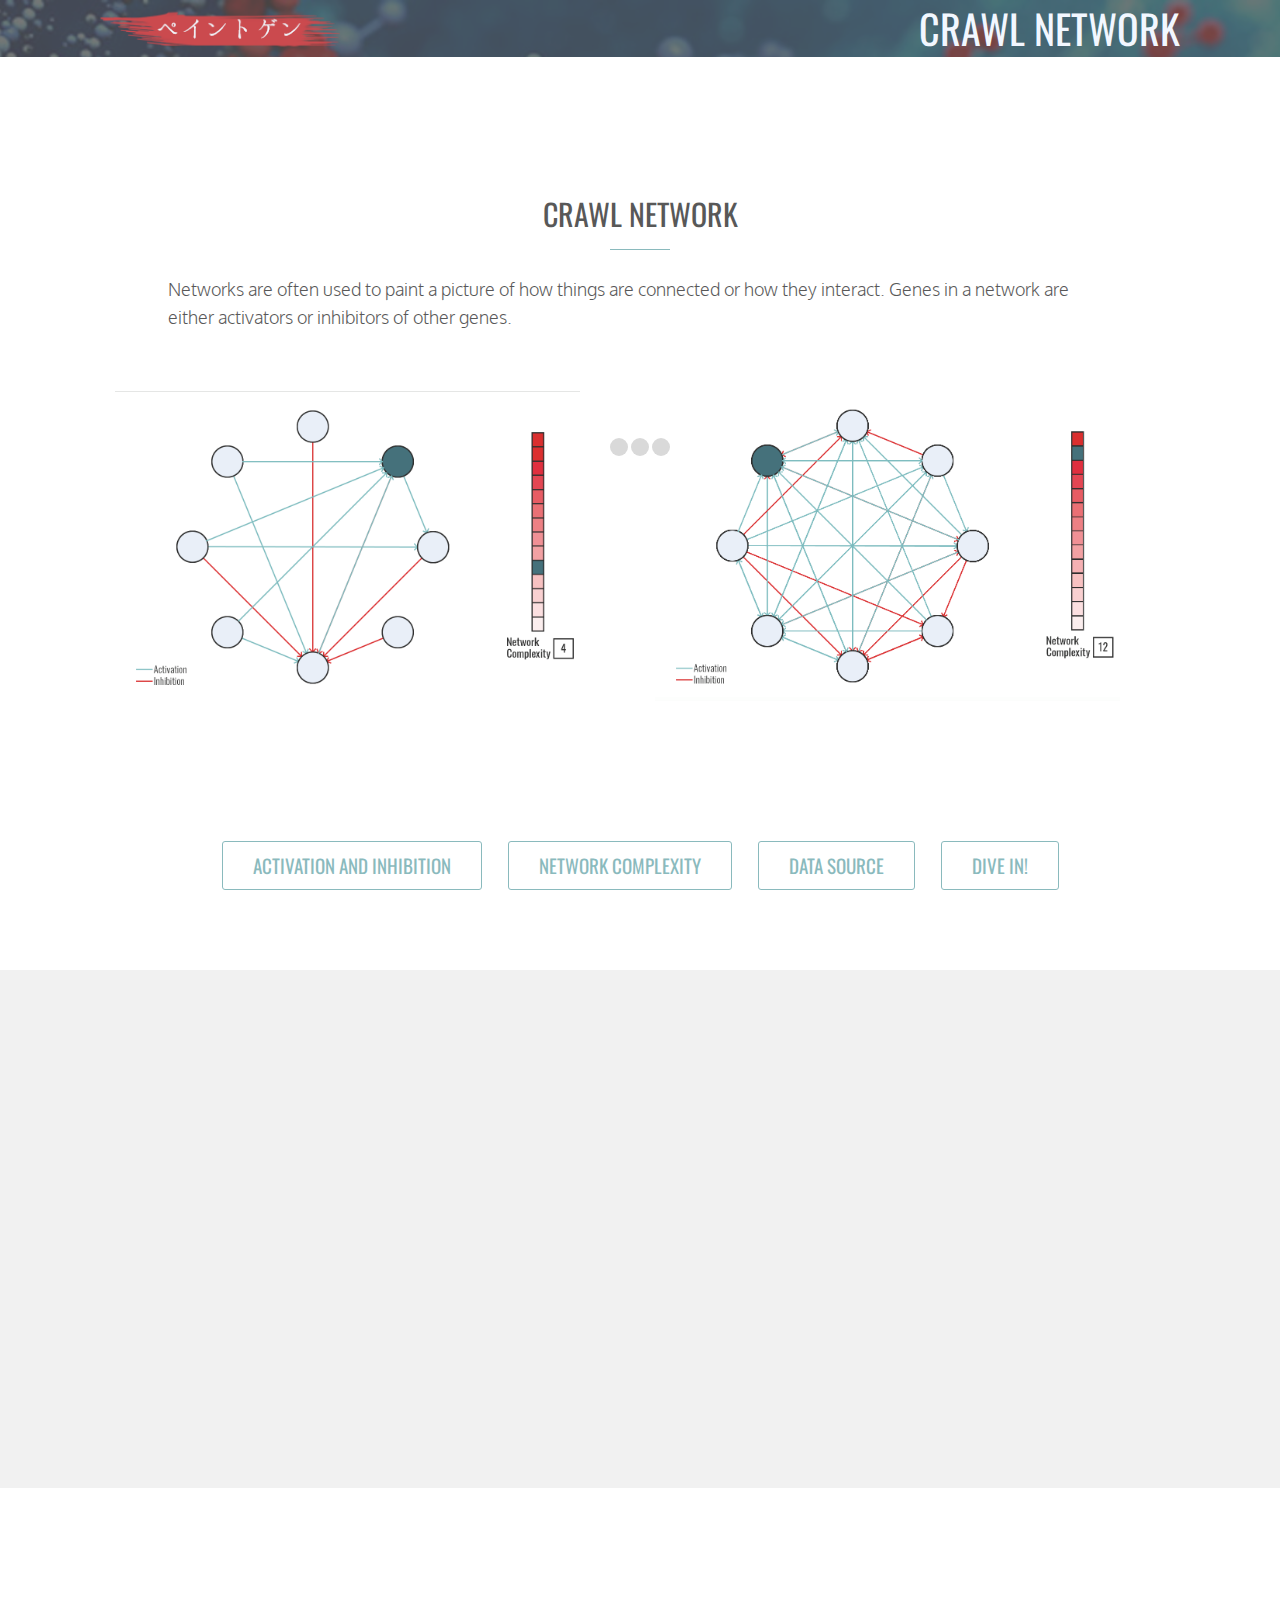
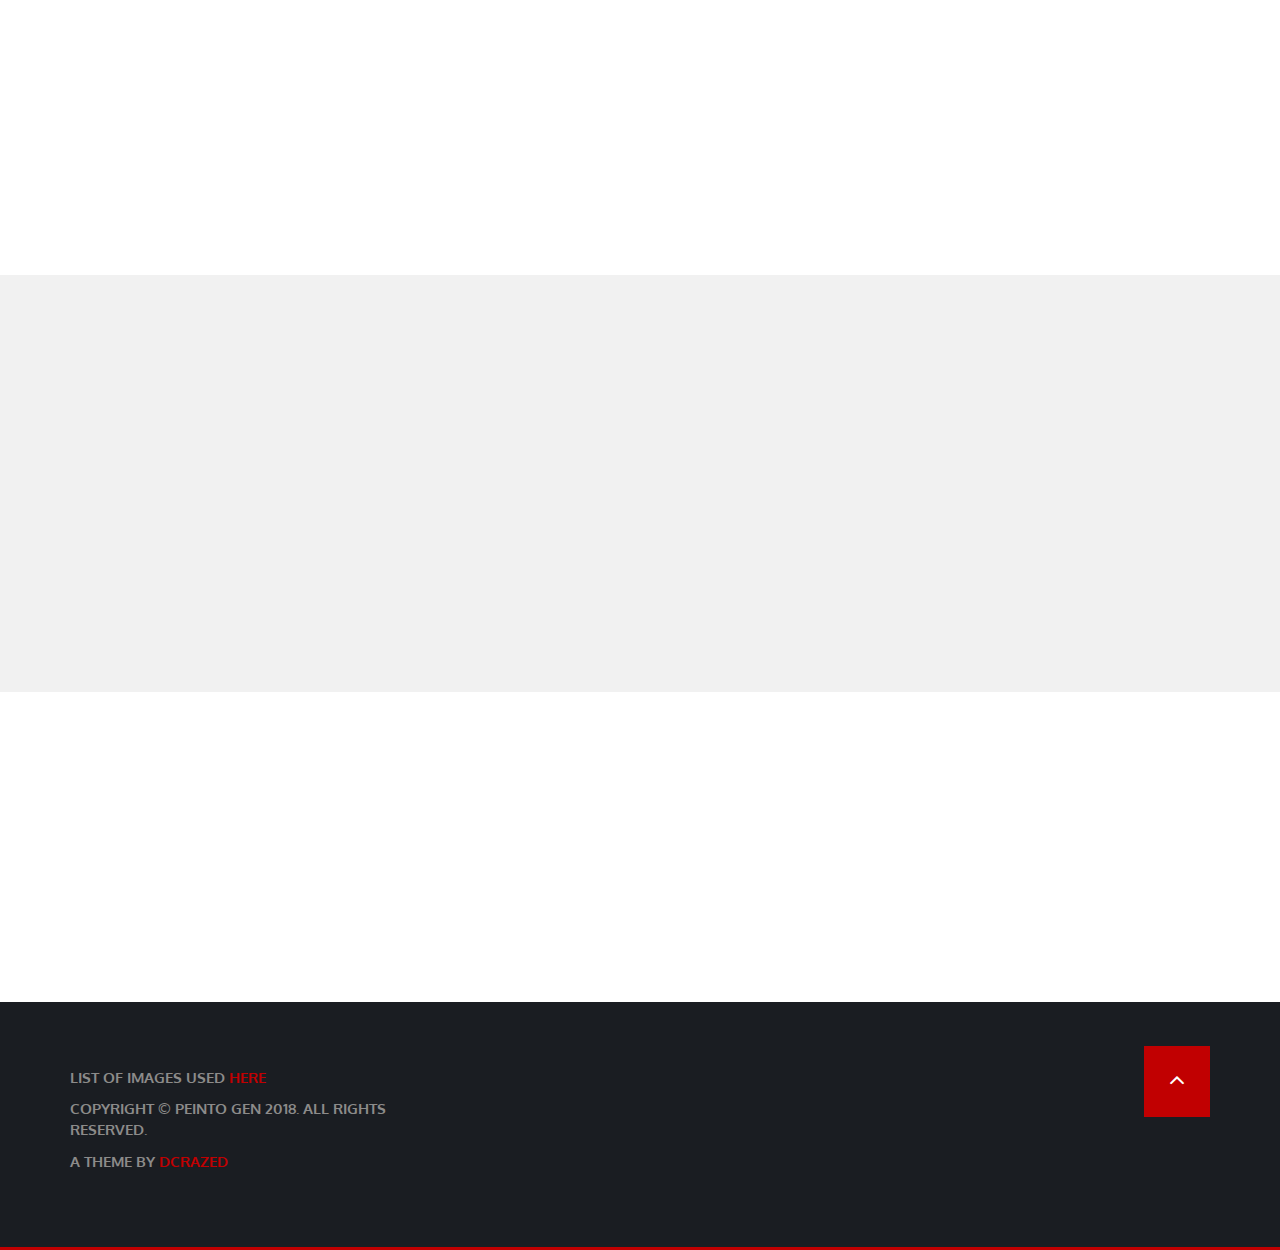
==== commit 2d1cd864: "Major Changes" ====
--- a/cn-intro.html
+++ b/cn-intro.html
@@ -89,7 +89,7 @@
                             <li><a href=index.html>HOME</a> </li>
                             <li><a href=encyclopedia.html>ENCYCLOPEDIA </a> </li>
                             <li><a href=index.html#VISUALIZE>VISUALIZE</a></li>
-                            <li><a href=play.html>PLAY </a> </li>
+                            <li><a href=index.html#PLAY>PLAY </a> </li>
                         </ul>
                     </div>
                     <!-- /.navbar-collapse -->
@@ -121,7 +121,6 @@
         <div class="container">
             <div class="row">
                 <div class="col-md-10 col-md-offset-1">
-                    <!-- ABOUT US SECTION TITLE-->
                     <div class="section_title">
                         <h2>Crawl Network</h2>
 
@@ -130,17 +129,33 @@
                 </div>
                 
                 <div class="col-md-6">
-                        <div class="about_phone wow fadeInLeft" data-wow-duration="1s" data-wow-delay=".5s">
-                        <!-- PHONE -->
-                            <img src="images/cn1.png" width=465px alt="">
+                    <div class="about_phone wow fadeInLeft" data-wow-duration="1s" data-wow-delay=".5s">
+                        <img src="images/cn1.png" width=465px alt="">
+                    </div>
+                </div>
+                <div class="col-md-6  wow fadeInRight" data-wow-duration="1s" data-wow-delay=".5s">
+                    <div class="inner_about_title">
+                        <img src="images/cn2.png" width=465px alt="">
+                    </div>
+                </div>
+                
+                <div class="row" style="text-align: center;">
+                    <div class="col-md-12 col-sm-12">
+                        <div class="home_text">
+                            
+                            <div class="download-btn" style="text-align: center;">
+                            <!-- BUTTON -->
+                                <a class="btn home-btn wow fadeInLeft" href="#fold-change">Activation and Inhibition</a>
+                                <span style="display:inline-block; width: 20px;"></span>
+                                <a class="btn home-btn wow fadeInLeft" href="#network-complexity">Network Complexity</a>
+                                <span style="display:inline-block; width: 20px;"></span>
+                                <a class="btn home-btn wow fadeInRight" href="#data-source">Data Source</a>
+                                <span style="display:inline-block; width: 20px;"></span>
+                                <a class="btn home-btn wow fadeInRight" href=crawl.html>Dive in!</a>
+                            </div>
                         </div>
                     </div>
-                    <div class="col-md-6  wow fadeInRight" data-wow-duration="1s" data-wow-delay=".5s">
-                        <!-- TITLE -->
-                        <div class="inner_about_title">
-                            <img src="images/cn2.png" width=465px alt="">
-                        </div>
-                    </div>
+                </div>
 
             </div>
         </div>
@@ -154,7 +169,7 @@
                         <!-- APPS SCREEN TITLE -->
                          <div class="section_title">
                         
-                        <h2>Activation and inhibition</h2>
+                        <h2>Activation and Inhibition</h2>
                         
                         </div>
                         <p>CSuppose we’re looking at two genes G1 and G2.</p>
--- a/css/style.css
+++ b/css/style.css
@@ -70,6 +70,28 @@
     margin-left: -30px;
     font-family: 'Oswald', sans-serif;
 }
+
+.section_title h3 {
+    text-transform: uppercase;
+    text-align: left;
+    position: relative;
+    color: #70abaf;
+    font-size: 25px;
+    font-weight: 400;
+    font-family: 'Oswald', sans-serif;
+}
+
+.section_title h4 {
+    text-transform: uppercase;
+    margin-top: 45px;
+    text-align: center;
+    position: relative;
+    color: #70abaf;
+    font-size: 25px;
+    font-weight: 400;
+    font-family: 'Oswald', sans-serif;
+}
+
 .section_title p {
     text-align: left;
     margin-top: 45px;
@@ -110,7 +132,7 @@
         font-family: 'Oxygen', sans-serif;
     }
     .navbar-default .navbar-nav>li>a:hover {
-        color: #f39c12;
+        color: #c10001;
     }
     .navbar-default .navbar-nav>li>a:focus {
         color: #B5B5B5;
@@ -149,7 +171,7 @@
 .navbar-default .navbar-nav>.active>a:hover,
 .navbar-default .navbar-nav>.active>a:focus {
     background: transparent;
-    color: #f39c12;
+    color: #c10001;
 }
 .header {
     background: url(../images/home.jpg);
@@ -217,12 +239,14 @@
 }
 .download-btn {
     margin-top: 90px;
-    margin-bottom: 50px
+    margin-bottom: 50px;
 }
 
 .know-btn {
     margin-top: 0px;
-    margin-bottom: 50px
+    margin-bottom: 50px;
+    font-size: 19px;
+    font-family: 'Oswald', sans-serif;
 }
 .home-btn,
 .home-btn:focus,
@@ -283,7 +307,8 @@
     background: #F1F1F1;
 }
 .inner_about_area {
-    padding-top: 50px;
+    padding-top: 30px;
+    padding-bottom: 30px;
 }
 .inner_about_title {
     padding-bottom: 50px;
@@ -366,7 +391,7 @@
     font-size: 15px;
 }
 .single_about_area:hover div i {
-    color: #f39c12;
+    color: #c10001;
 }
 .about_phone img {} @media (min-width: 991px) and (max-width: 1200px) {
     .about_phone img {
@@ -401,7 +426,7 @@
     bottom: -12px;
     left: 0;
     width: 70px;
-    background: #f39c12;
+    background: #c10001;
     height: 1px;
 }
 .video_title p {
@@ -434,9 +459,9 @@
     transition: all 1s;
 }
 .btn-video:hover {
-    background: #f39c12;
+    background: #c10001;
     color: #fff;
-    border: 1px solid #f39c12;
+    border: 1px solid #c10001;
 }
 .video {} .video iframe {
     width: 100%;
@@ -471,7 +496,7 @@
     bottom: -8px;
 }
 div.carousel-inner .item img {
-    border: 2px solid #f39c12;
+    border: 2px solid #c10001;
     border-radius: 50%;
     padding: 3px;
 }
@@ -486,7 +511,7 @@
     padding-top: 50px;
 }
 .testimonial_caption h2 {
-    color: #f39c12;
+    color: #c10001;
     text-transform: uppercase;
     font-weight: 900;
     font-size: 30px;
@@ -654,6 +679,7 @@
     color: #fff;
     border-radius: 3px;
     padding: 15px 35px;
+    font-size: 19px;
     text-transform: uppercase;
     -webkit-transition: all 1s;
     -moz-transition: all 1s;
@@ -671,7 +697,7 @@
 
 .apps_screen {
     background: #f1f1f1;
-    padding-bottom: 96px;
+    padding-bottom:30px;
 }
 .screen_slider {
     padding-top: 0px;
@@ -692,7 +718,27 @@
 .owl-theme .owl-controls .owl-page.active span,
 .owl-theme .owl-controls.clickable .owl-page:hover span {
     opacity: 1;
-    background: #f39c12;
+    background: #c10001;
+}
+
+.apps_screen h3 {
+    text-transform: uppercase;
+    text-align: left;
+    position: relative;
+    color: #333;
+    font-size: 30px;
+    font-weight: 400;
+    font-family: 'Oswald', sans-serif;
+    
+    /*
+    text-align: left;
+    margin-top: 45px;
+    color: #333;
+    font-size: 18px;
+    line-height: 28px;
+    font-weight: 300;
+    font-family: 'Oxygen', sans-serif;
+    */
 }
 
 .apps_screen p {
@@ -751,7 +797,7 @@
 -----------------------------------------*/
 
 .download {
-    background: #f1f1f1;
+    background: white;
 }
 .download_screen {
     padding-top: 45px;
@@ -940,12 +986,12 @@
     font-size: 20px;
 }
 .social_icons ul li a:hover {
-    background: #f39c12;
-    border: 1px solid #f39c12;
+    background: #c10001;
+    border: 1px solid #c10001;
     color: #fff
 }
 .error {
-    color: #f39c12;
+    color: #c10001;
     display: block;
     padding-bottom: 15px;
     font-size: 18px
@@ -1022,12 +1068,12 @@
 .subs-btn:visited {
     width: 200px;
     background: transparent;
-    border: 1px solid #f39c12;
+    border: 1px solid #c10001;
     border-radius: 4px;
     height: 45px;
     margin-left: 0px;
     margin-bottom: 1px;
-    color: #f39c12;
+    color: #c10001;
     text-transform: uppercase;
     font-weight: 600;
     font-size: 17px;
@@ -1065,7 +1111,7 @@
     background-color: #1A1D22;
     padding-bottom: 65px;
     padding-top: 65px;
-    border-bottom: 3px solid #f39c12;
+    border-bottom: 3px solid #c10001;
 }
 .copyright h2 {
     height: 0px;
@@ -1082,7 +1128,7 @@
 }
 .copy_right_text p a {
     text-decoration: none;
-    color: #f39c12;
+    color: #c10001;
 }
 .copy_right_text p span {
     font-weight: 300;
@@ -1091,7 +1137,7 @@
     text-align: right;
 }
 .scroll_top a {
-    background: #f39c12;
+    background: #c10001;
     padding: 25px;
 }
 .scroll_top a i {
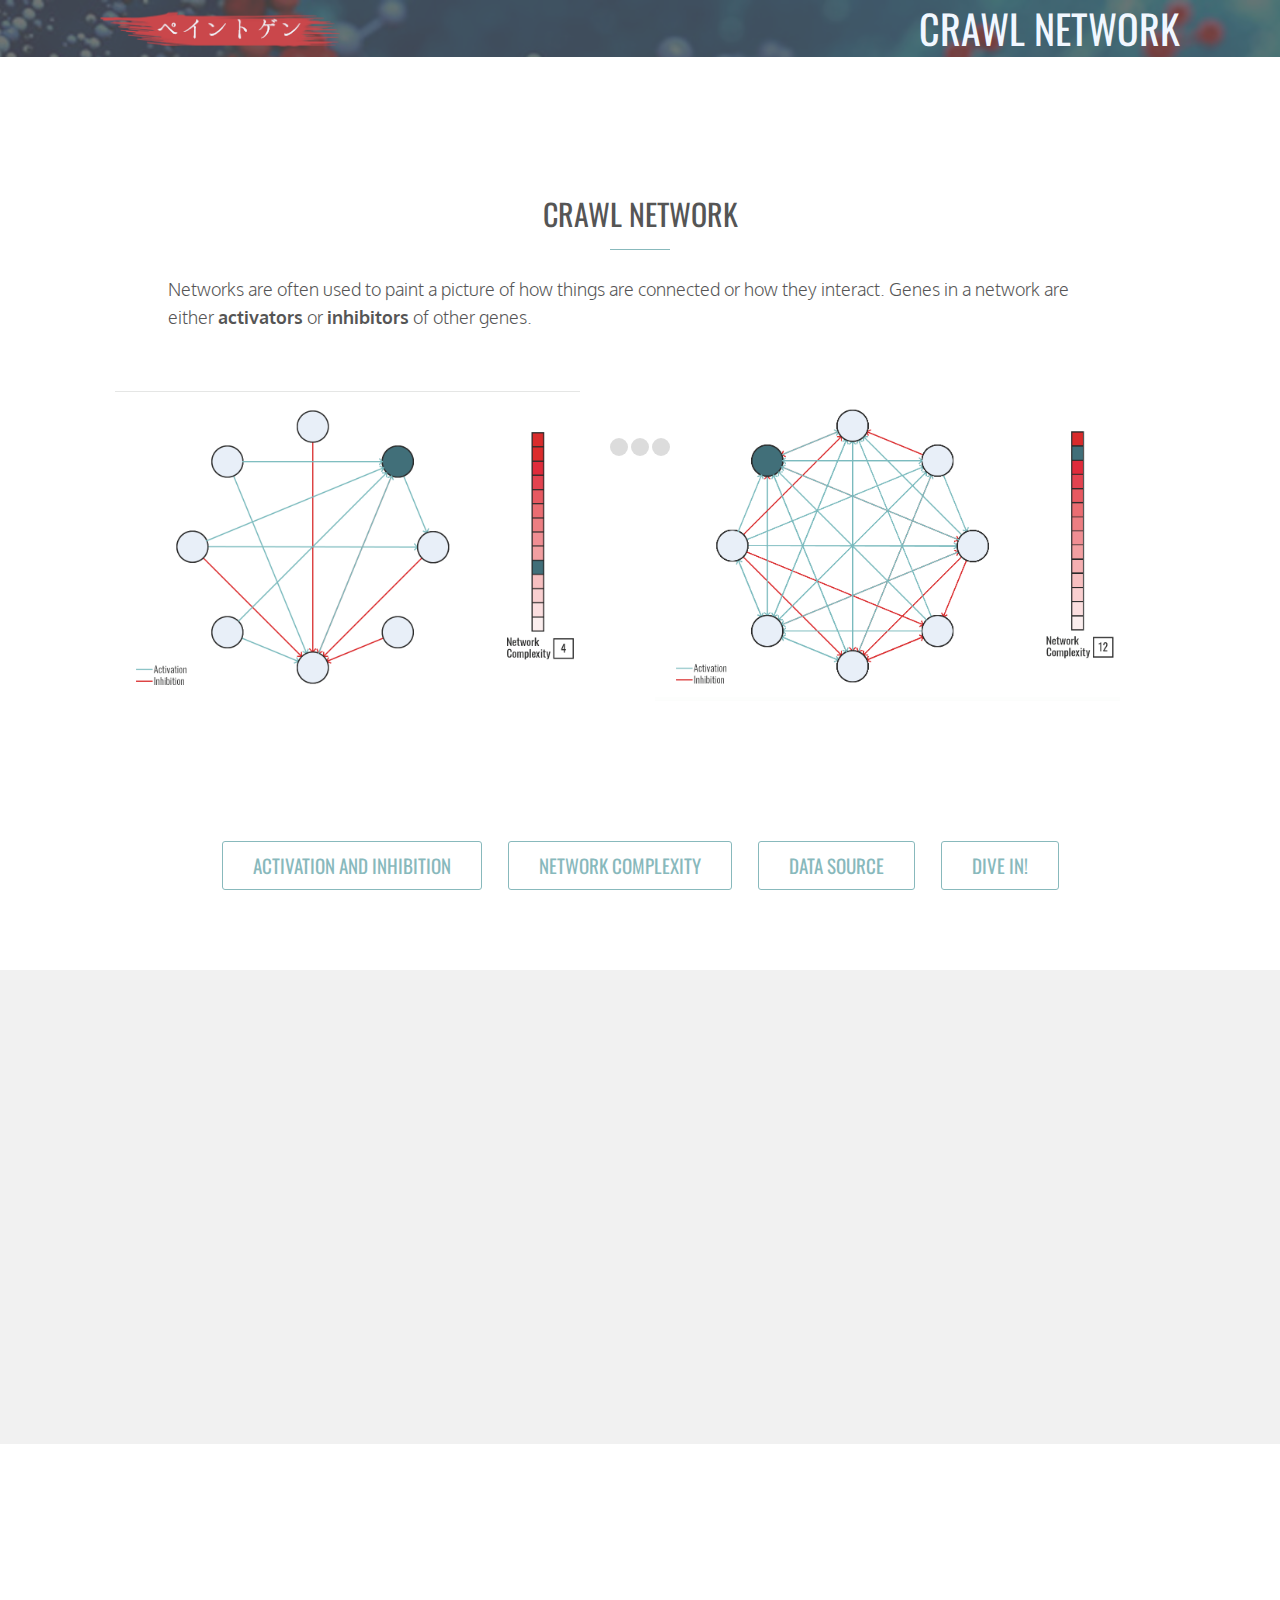
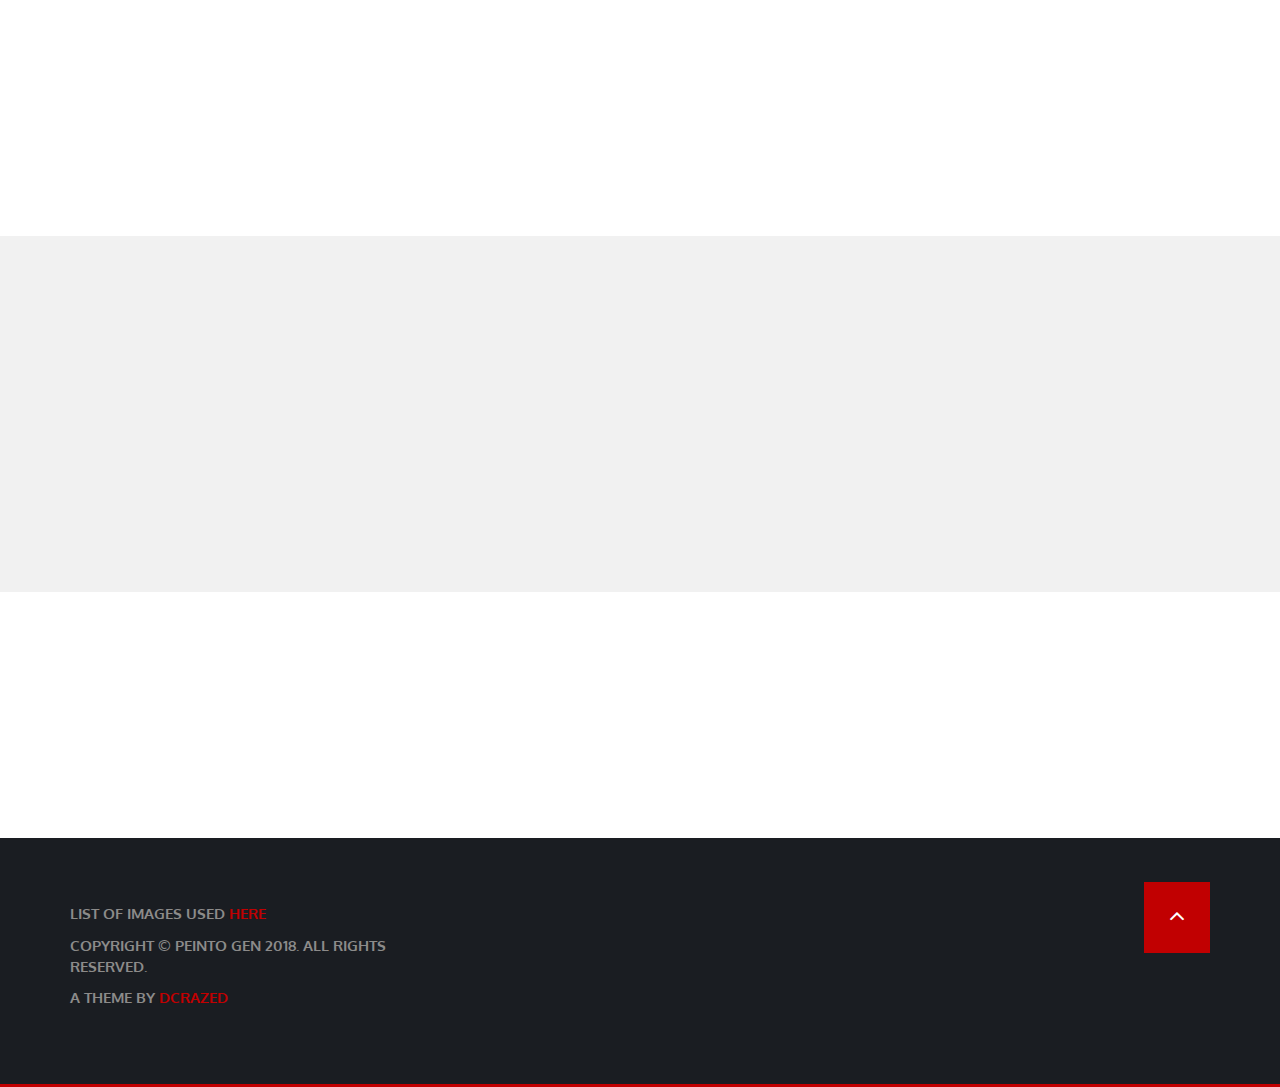
==== commit 5de30151: "Visualization Intros" ====
--- a/cn-intro.html
+++ b/cn-intro.html
@@ -87,9 +87,9 @@
                         <ul class="nav navbar-nav navbar-right">
                             <!-- NAV -->
                             <li><a href=index.html>HOME</a> </li>
-                            <li><a href=encyclopedia.html>ENCYCLOPEDIA </a> </li>
+                            <li><a href=encyclopedia.html>ENCYCLOPEDIA</a> </li>
                             <li><a href=index.html#VISUALIZE>VISUALIZE</a></li>
-                            <li><a href=index.html#PLAY>PLAY </a> </li>
+                            <li><a href=index.html#PLAY>PLAY</a> </li>
                         </ul>
                     </div>
                     <!-- /.navbar-collapse -->
@@ -117,14 +117,14 @@
 ============================== -->
 
 
-    <section class="inner_about_area" id="COMPARE">
+    <section class="inner_about_area" id="Intro">
         <div class="container">
             <div class="row">
                 <div class="col-md-10 col-md-offset-1">
                     <div class="section_title">
                         <h2>Crawl Network</h2>
 
-                        <p>Networks are often used to paint a picture of how things are connected or how they interact. Genes in a network are either activators or inhibitors of other genes.</p>
+                        <p>Networks are often used to paint a picture of how things are connected or how they interact. Genes in a network are either <b>activators</b> or <b>inhibitors</b> of other genes.</p>
                     </div>
                 </div>
                 
@@ -141,11 +141,9 @@
                 
                 <div class="row" style="text-align: center;">
                     <div class="col-md-12 col-sm-12">
-                        <div class="home_text">
-                            
+                        <div class="home_text">                            
                             <div class="download-btn" style="text-align: center;">
-                            <!-- BUTTON -->
-                                <a class="btn home-btn wow fadeInLeft" href="#fold-change">Activation and Inhibition</a>
+                                <a class="btn home-btn wow fadeInLeft" href="#ActivInhib">Activation and Inhibition</a>
                                 <span style="display:inline-block; width: 20px;"></span>
                                 <a class="btn home-btn wow fadeInLeft" href="#network-complexity">Network Complexity</a>
                                 <span style="display:inline-block; width: 20px;"></span>
@@ -162,20 +160,19 @@
     </section>
     <!-- End About Us -->
 
-        <section class="apps_screen page" id="fold-change">
-            <div class="container">
-                <div class="row">
-                    <div class="col-md-10 col-md-offset-1 wow fadeInBig" data-wow-duration="1s">
-                        <!-- APPS SCREEN TITLE -->
-                         <div class="section_title">
-                        
+    <section class="apps_screen page" id="ActivInhib">
+        <div class="container">
+            <div class="row">
+                <div class="col-md-10 col-md-offset-1 wow fadeInBig" data-wow-duration="1s">
+                    <div class="section_title">    
                         <h2>Activation and Inhibition</h2>
-                        
-                        </div>
-                        <p>CSuppose we’re looking at two genes G1 and G2.</p>
-                        <p>If G1 is an activator of G2, the expression of G1 has a positive effect on the expression of G2. The more G1 is expressed, the more G2 is expressed as well.</p>
-                        <p>If G1 is an inhibitor of G2, the expression of G1 has a negative effect on the expression of G2. The more G1 is expressed, the less G2 is expressed.</p>
-                        <!-- END APPS SCREEN TITLE -->
+                        <p>Suppose we’re looking at two genes G1 and G2.
+                        <br>
+                        <br>
+                        If G1 is an <b>activator</b> of G2, the expression of G1 has a positive effect on the expression of G2. The more G1 is expressed, the more G2 is expressed as well.
+                        <br>
+                        <br>
+                        If G1 is an <b>inhibitor</b> of G2, the expression of G1 has a negative effect on the expression of G2. The more G1 is expressed, the less G2 is expressed.</p>
                     </div>
 
                 </div>
@@ -191,8 +188,8 @@
                     <!-- APPS SCREEN TITLE -->
                      <div class="section_title">
                         <h2>Network Complexity</h2>                    
-                    </div>
                         <p>You have control over how complex the network will look. The greater the complexity, the more connections are shown. The order in which connections are drawn is determined by their intensities—that is, the stronger the connection between two genes, the earlier the connection between them is drawn. </p>
+                    </div>
                 </div>
             </div>
         </div>
@@ -205,18 +202,26 @@
                     <!-- APPS SCREEN TITLE -->
                      <div class="section_title">
                         <h2>Data source</h2>                    
-                    </div>
                         <p>The dataset for this network is from the following study:</p>
-                        <p>Cicatiello, L. et al. (2010). Estrogen Receptor α Controls a Gene Network in Luminal-Like Breast Cancer Cells Comprising Multiple Transcription Factors and MicroRNAs. The American Journal of Pathology, 176.</p>
-                </div>
-            </div>
-        </div>
-    </section>
-
-    <section class="inner_about_area" id="see-crawl">
-        <div class="container">
-            <div class="section_title know-btn text-align:center">
-                <a class="btn btn-primary btn-action wow fadeInRight" href=crawl.html>Know more!</a>
+                        <ul>
+                            <li>Cicatiello, L. et al. (2010). Estrogen Receptor α Controls a Gene Network in Luminal-Like Breast Cancer Cells Comprising Multiple Transcription Factors and MicroRNAs. The American Journal of Pathology, 176.</li>
+                        </ul>
+                    </div>
+                </div>
+            </div>
+        </div>
+    </section>
+
+    <section class="inner_about_area" id="dive-in">
+        <div class="container">
+            <div class="row" style="text-align: center;">
+                <div class="col-md-12 col-sm-12">
+                    <div class="home_text">
+                        <div class="download-btn" style="text-align: center;">
+                            <a class="btn btn-primary btn-video wow fadeInRight" href=heatmaps.html>Dive into the crawl networks!</a>
+                        </div>
+                    </div>
+                </div>
             </div>
         </div>
     </section>
--- a/css/style.css
+++ b/css/style.css
@@ -1221,9 +1221,10 @@
 -----------------------------------------*/
 
 /* {box-sizing: border-box}
-body {font-family: 'Oxygen', sans-serif; margin:0}
+body {font-family: 'Oxygen', sans-serif; margin:0}*/
 .mySlides {display: none}
-img {vertical-align: middle;}*/
+
+.mySlides img {vertical-align: middle;}
 
 /* Slideshow container */
 .slideshow-container {
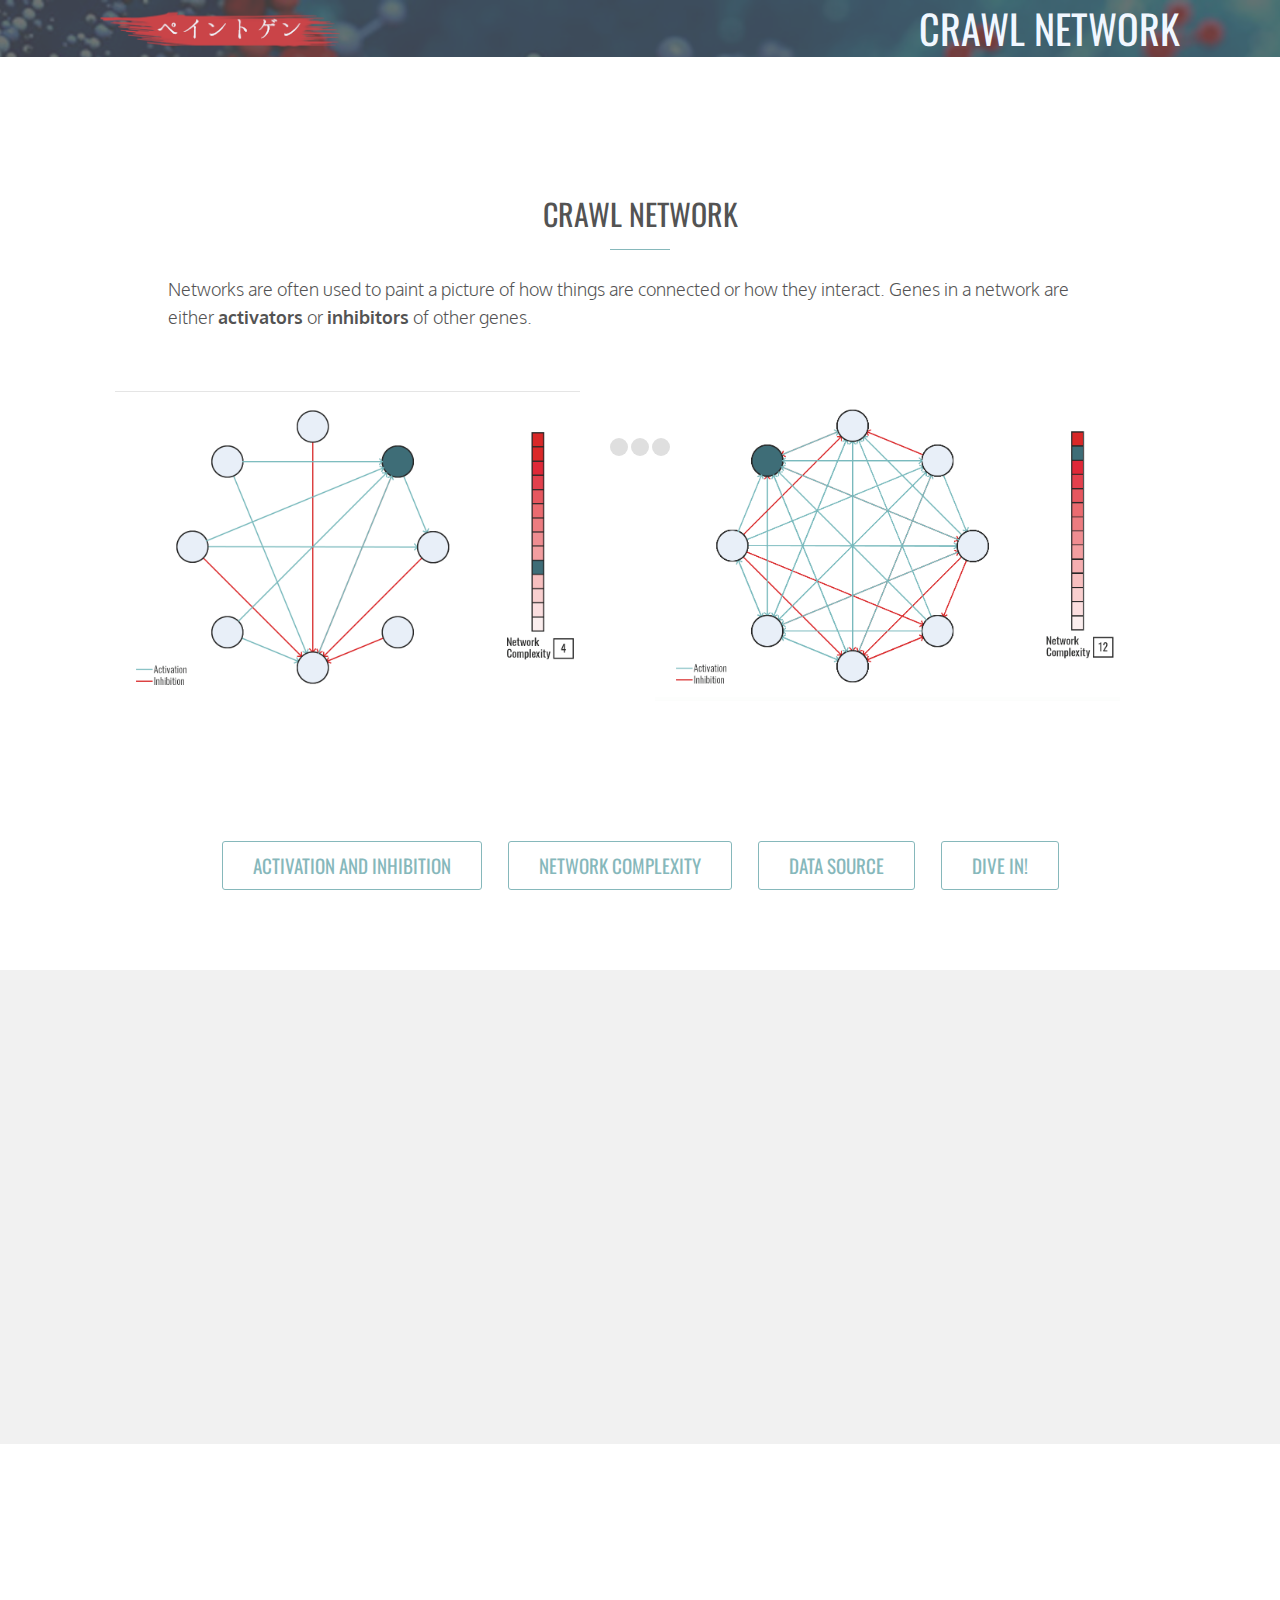
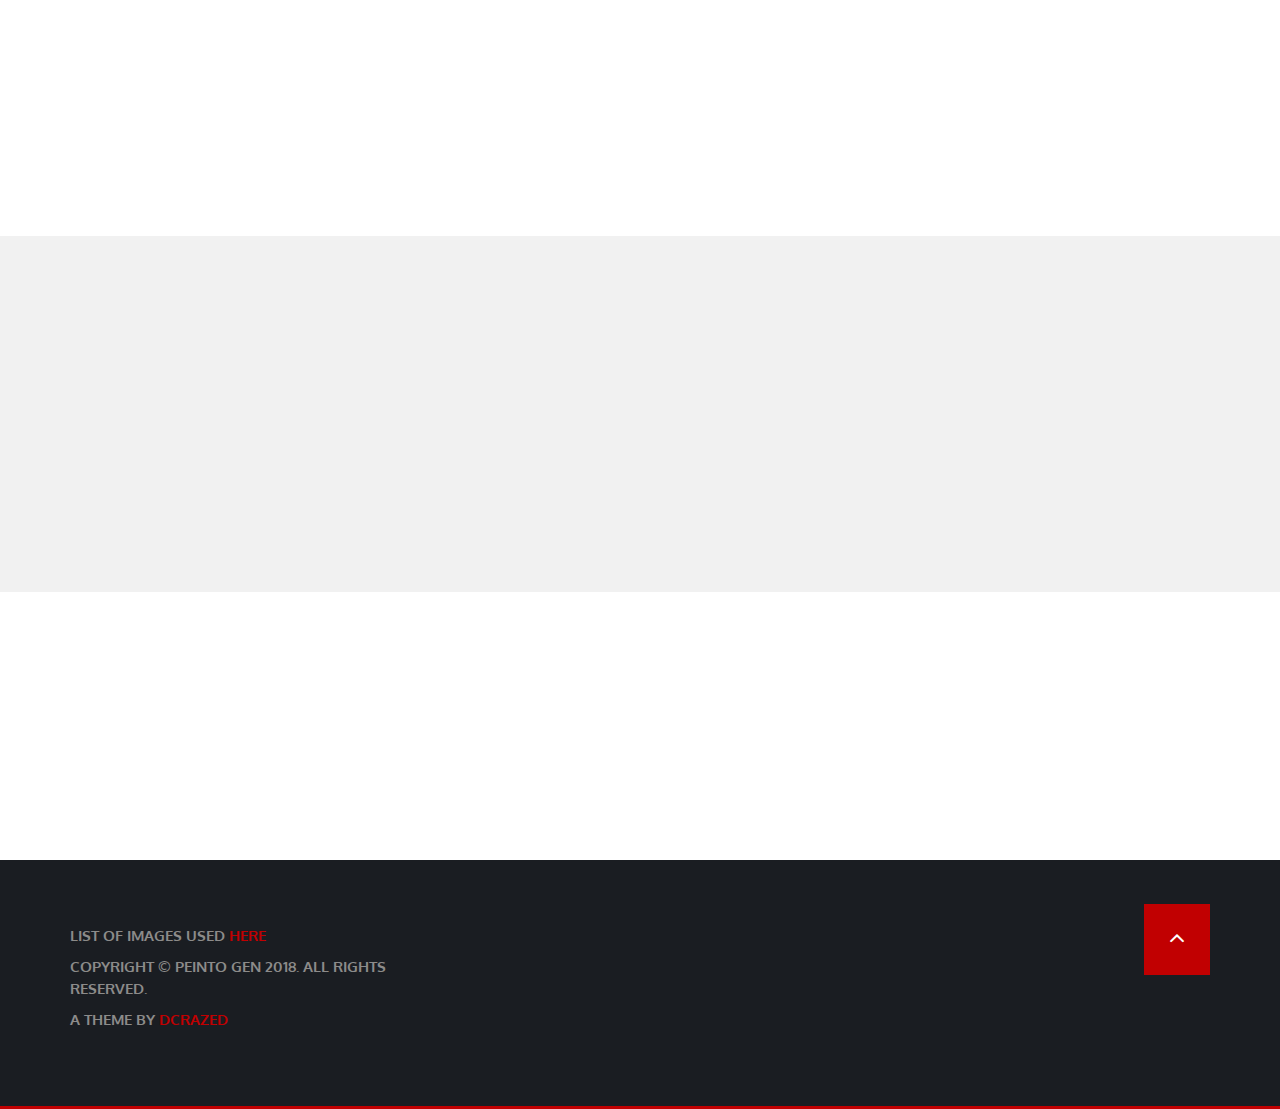
==== commit b2416e07: "Changes in Style" ====
--- a/cn-intro.html
+++ b/cn-intro.html
@@ -218,7 +218,7 @@
                 <div class="col-md-12 col-sm-12">
                     <div class="home_text">
                         <div class="download-btn" style="text-align: center;">
-                            <a class="btn btn-primary btn-video wow fadeInRight" href=heatmaps.html>Dive into the crawl networks!</a>
+                            <a class="btn btn-primary btn-video wow fadeInRight" href=crawl.html>Dive into the crawl networks!</a>
                         </div>
                     </div>
                 </div>
--- a/css/style.css
+++ b/css/style.css
@@ -101,6 +101,11 @@
     font-weight: 300;
     font-family: 'Oxygen', sans-serif;
 }
+
+.section_title p a {
+    text-decoration: none;
+    color: #c10001;
+}
 .parallax {
     background-attachment: fixed !important;
     background-position: center center;
@@ -447,11 +452,12 @@
 .btn-video:active,
 .btn-video:focus,
 .btn-video:visited {
-    background: transparent;
-    border: 1px solid #929292;
-    color: #686868;
+    background: #70abaf;
+    border: 1px solid #70abaf;
+    color: #fff;
     border-radius: 3px;
-    padding: 12px 35px;
+    padding: 15px 35px;
+    font-size: 25px;
     text-transform: uppercase;
     -webkit-transition: all 1s;
     -moz-transition: all 1s;
@@ -1221,10 +1227,9 @@
 -----------------------------------------*/
 
 /* {box-sizing: border-box}
-body {font-family: 'Oxygen', sans-serif; margin:0}*/
+body {font-family: 'Oxygen', sans-serif; margin:0}
 .mySlides {display: none}
-
-.mySlides img {vertical-align: middle;}
+img {vertical-align: middle;}*/
 
 /* Slideshow container */
 .slideshow-container {
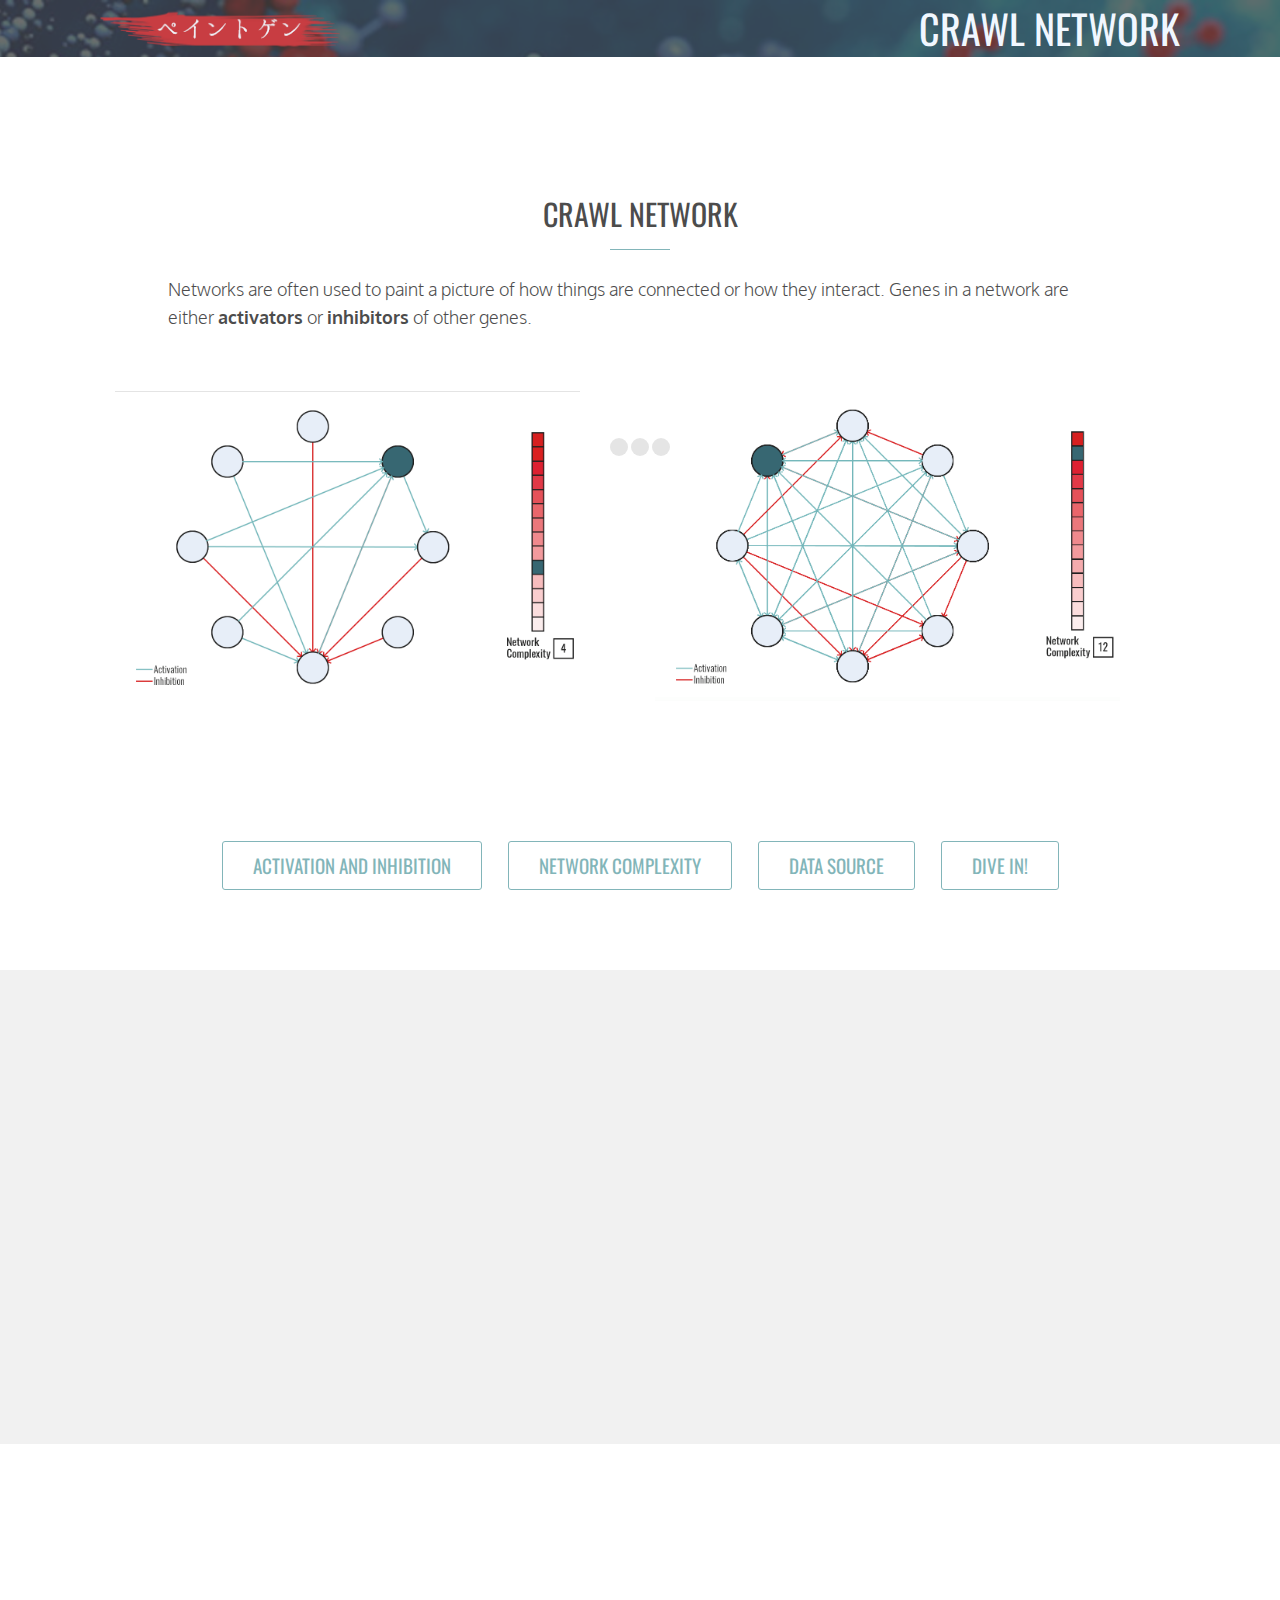
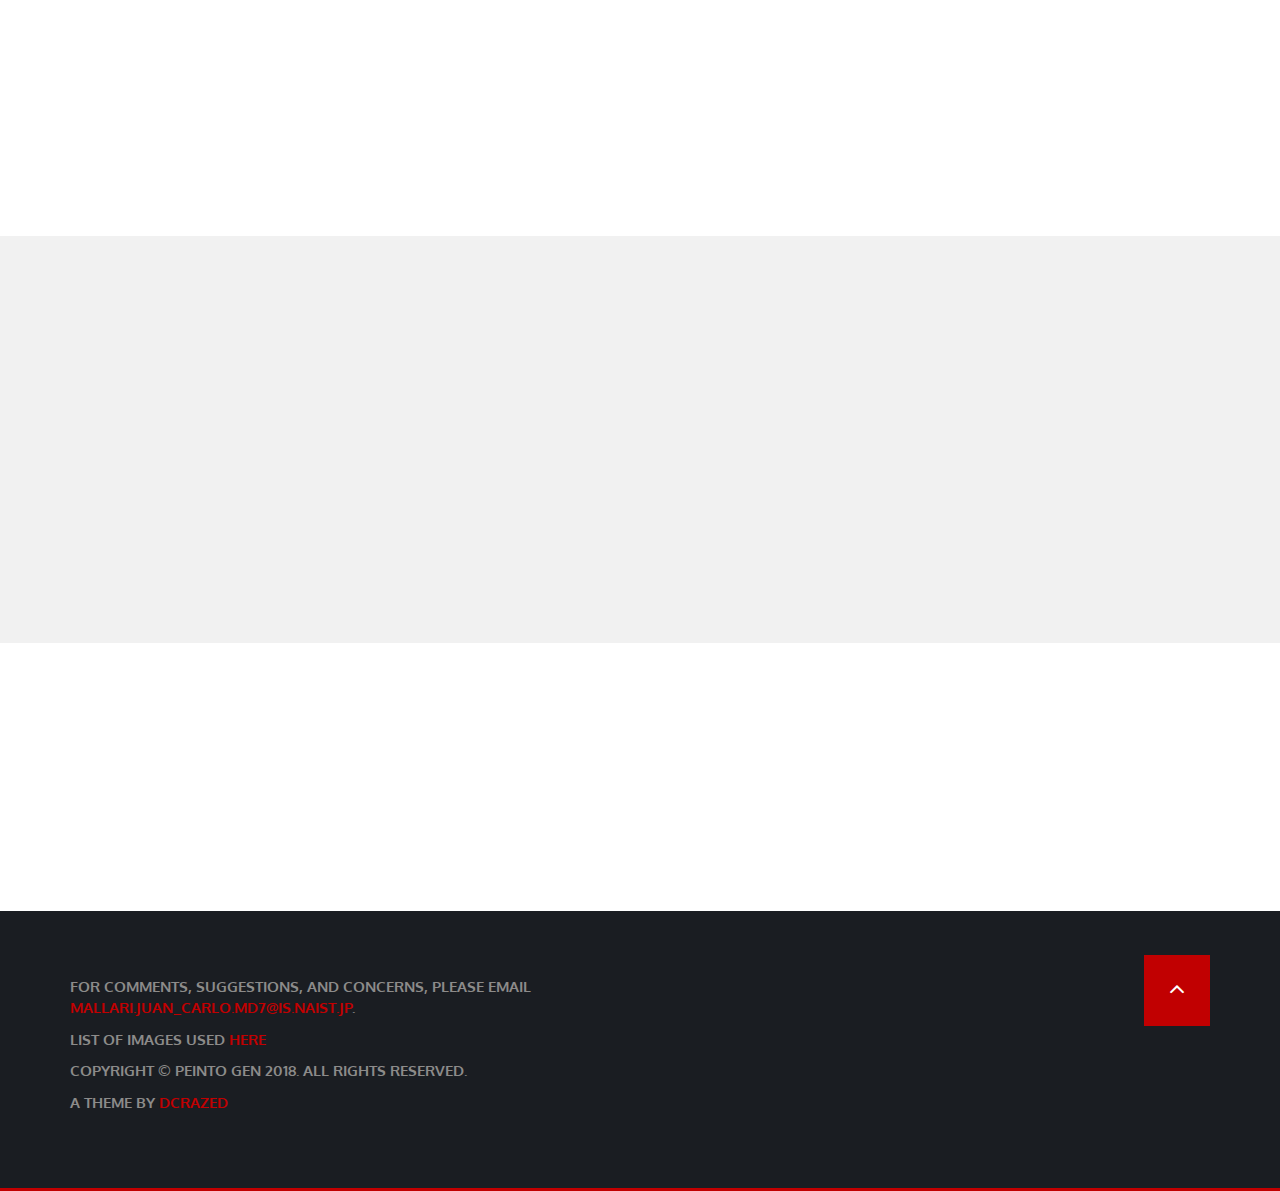
==== commit af04f685: "Major Changes" ====
--- a/cn-intro.html
+++ b/cn-intro.html
@@ -234,17 +234,18 @@
         <h2></h2>
         <div class="container">
             <div class="row">
-                <div class="col-md-6">
+                <div class="col-md-10">
                     <div class="copy_right_text">
                     <!-- COPYRIGHT TEXT -->
-						<p>List of images used <a href=references.html>here</a></p>
-                        <p>Copyright &copy; Peinto Gen 2018. All Rights Reserved.</p>        
+                        <p>For comments, suggestions, and concerns, please email <a href="mailto:mallari.juan_carlo.md7@is.naist.jp">mallari.juan_carlo.md7@is.naist.jp</a>.
+                        <p>List of images used <a href=references.html>here</a></p>
+                        <p>Copyright &copy; Peinto Gen 2018. All Rights Reserved.</p>
                         <p>A theme by <a href="https://dcrazed.com/">Dcrazed</a></p>
                     </div>
                      
                 </div>
 
-                <div class="col-md-6">
+                <div class="col-md-2">
                     <div class="scroll_top">
                         <a href="#HOME"><i class="fa fa-angle-up"></i></a>
                     </div>
--- a/css/style.css
+++ b/css/style.css
@@ -102,6 +102,21 @@
     font-family: 'Oxygen', sans-serif;
 }
 
+.section_title ul {
+    text-align: left;
+    margin-top: 45px;
+    color: #333;
+    font-size: 18px;
+    line-height: 28px;
+    font-weight: 300;
+    font-family: 'Oxygen', sans-serif;
+}
+
+.section_title ul a {
+    text-decoration: none;
+    color: #c10001;
+}
+
 .section_title p a {
     text-decoration: none;
     color: #c10001;
@@ -829,7 +844,7 @@
 .single_store {
     text-align: center;
     border-left: 1px solid #0F1217;
-    min-height: 50px;
+    min-height: 100px;
     padding-bottom: 15px;
     position: relative;
     -webkit-transition: all 1s;
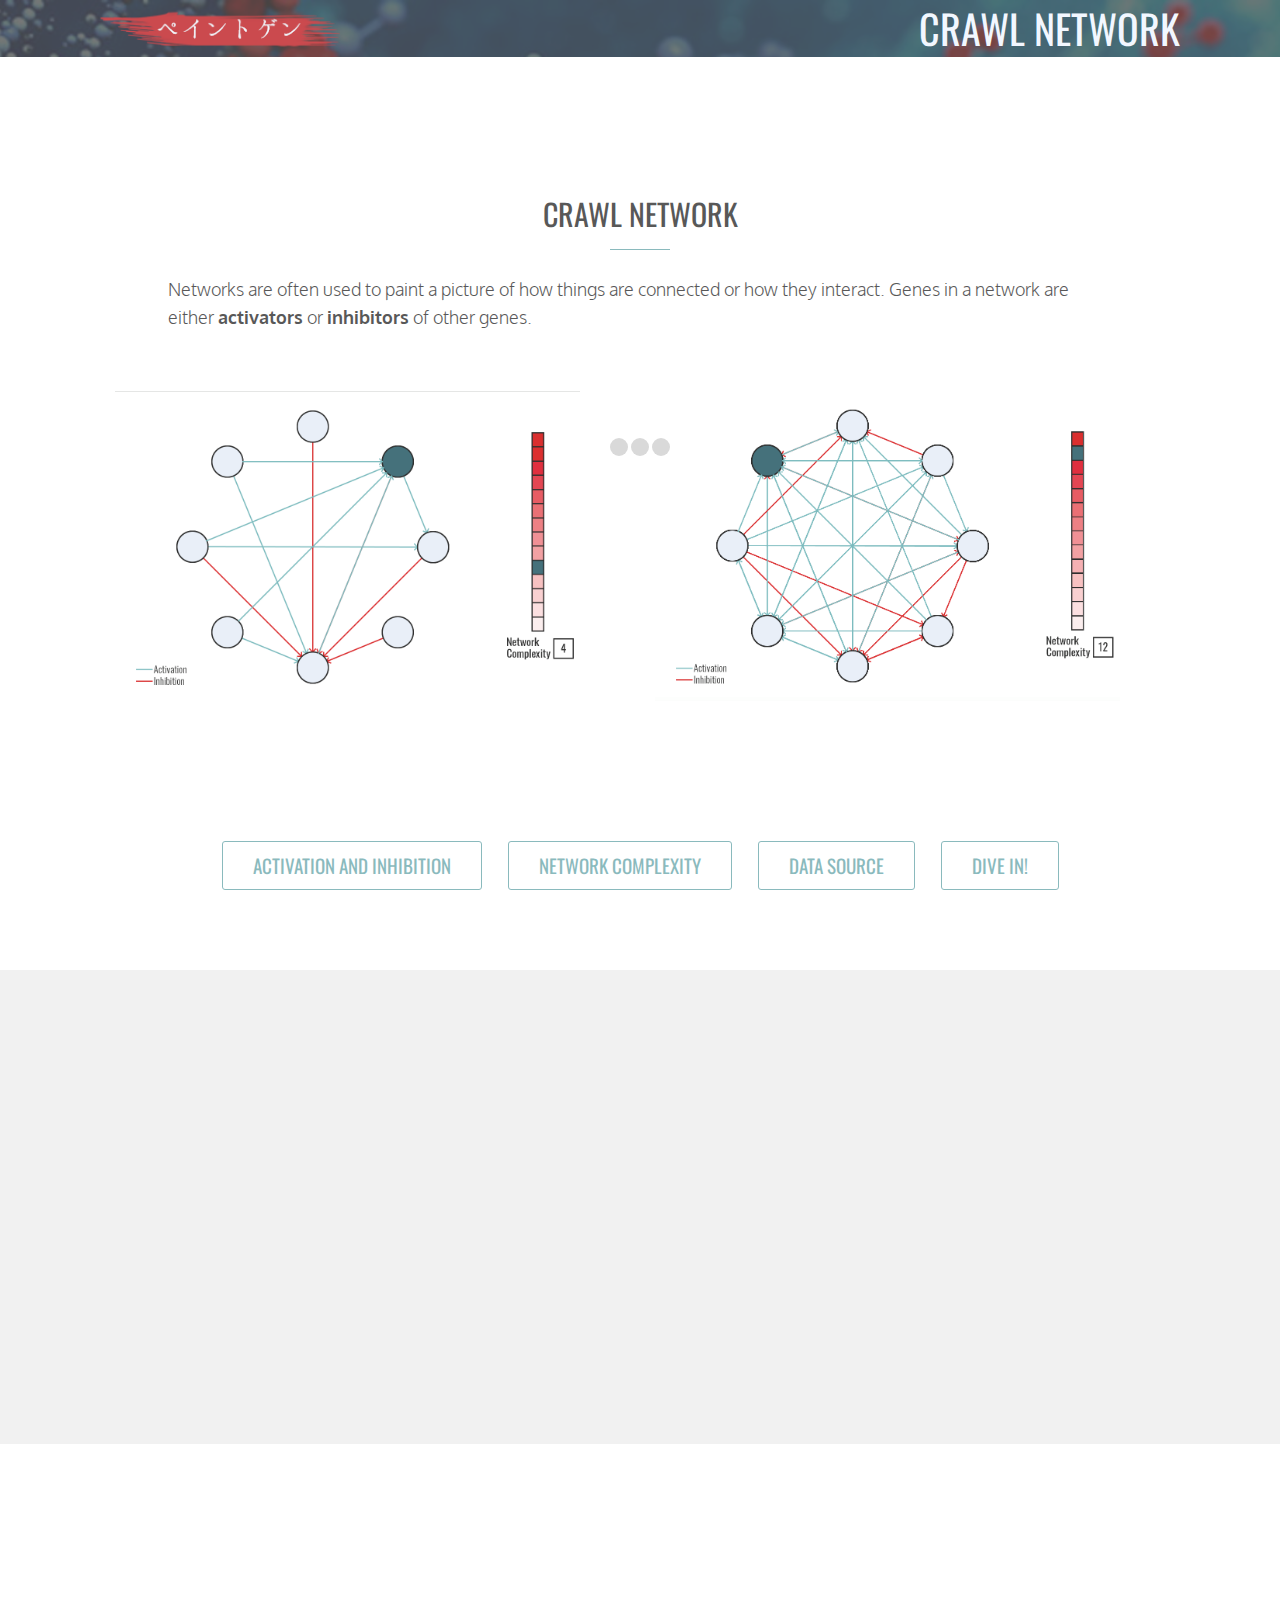
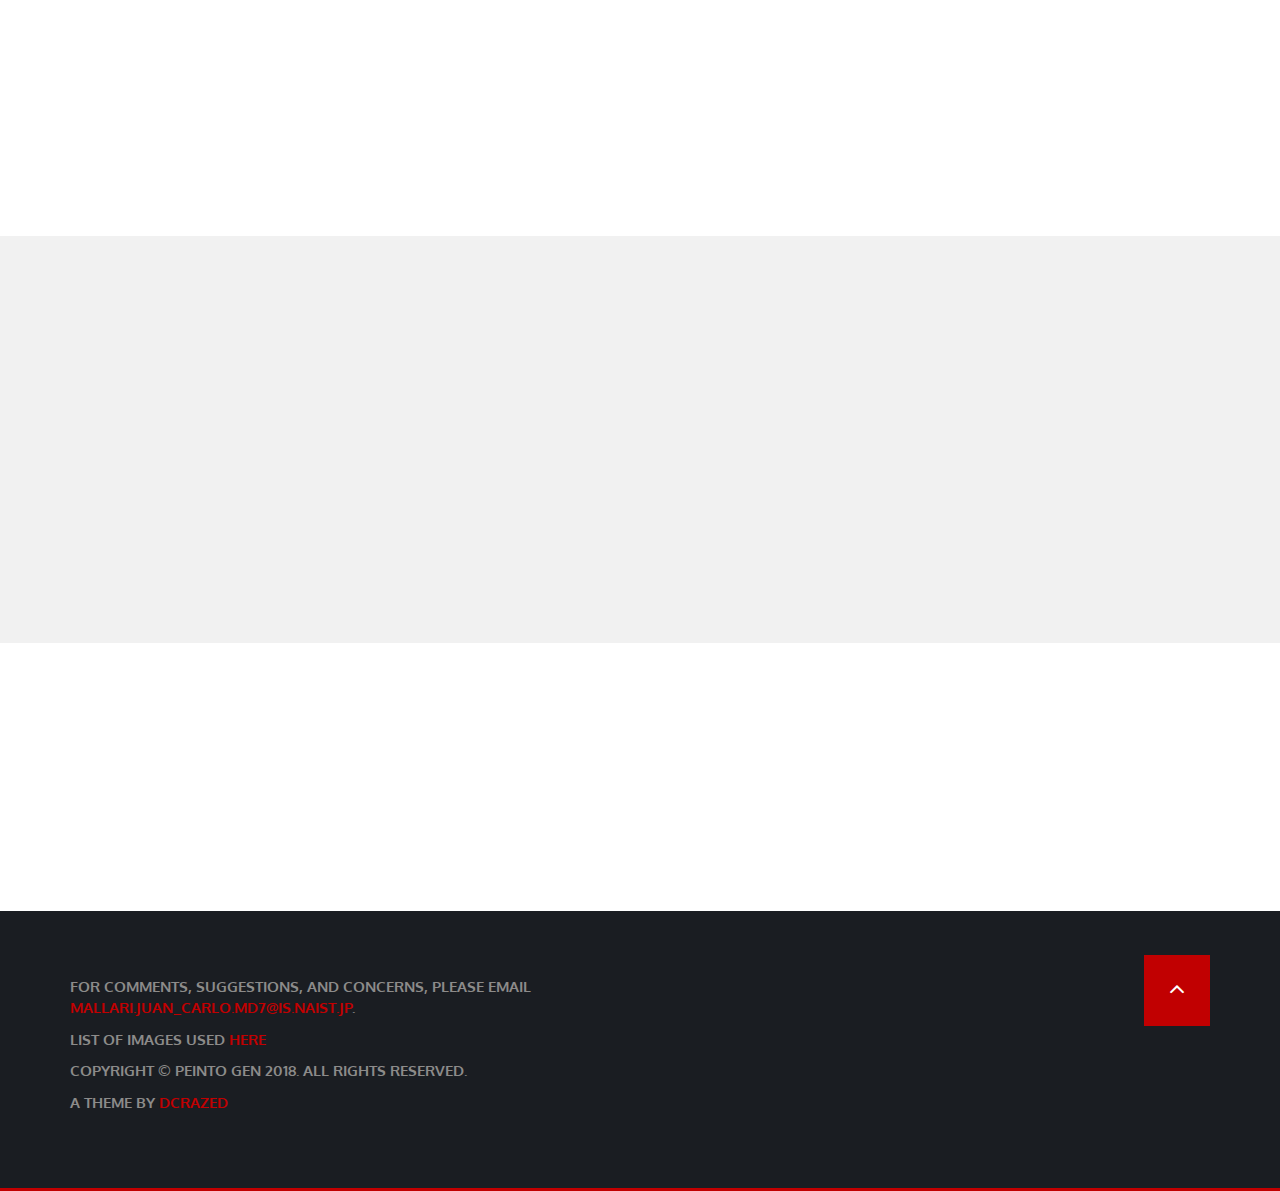
==== commit c1efa094: "Changed Visualization Intros" ====
--- a/cn-intro.html
+++ b/cn-intro.html
@@ -218,7 +218,7 @@
                 <div class="col-md-12 col-sm-12">
                     <div class="home_text">
                         <div class="download-btn" style="text-align: center;">
-                            <a class="btn btn-primary btn-video wow fadeInRight" href=crawl.html>Dive into the crawl networks!</a>
+                            <a class="btn btn-primary btn-video wow fadeInRight" href=crawl.html>Dive into the crawl network!</a>
                         </div>
                     </div>
                 </div>
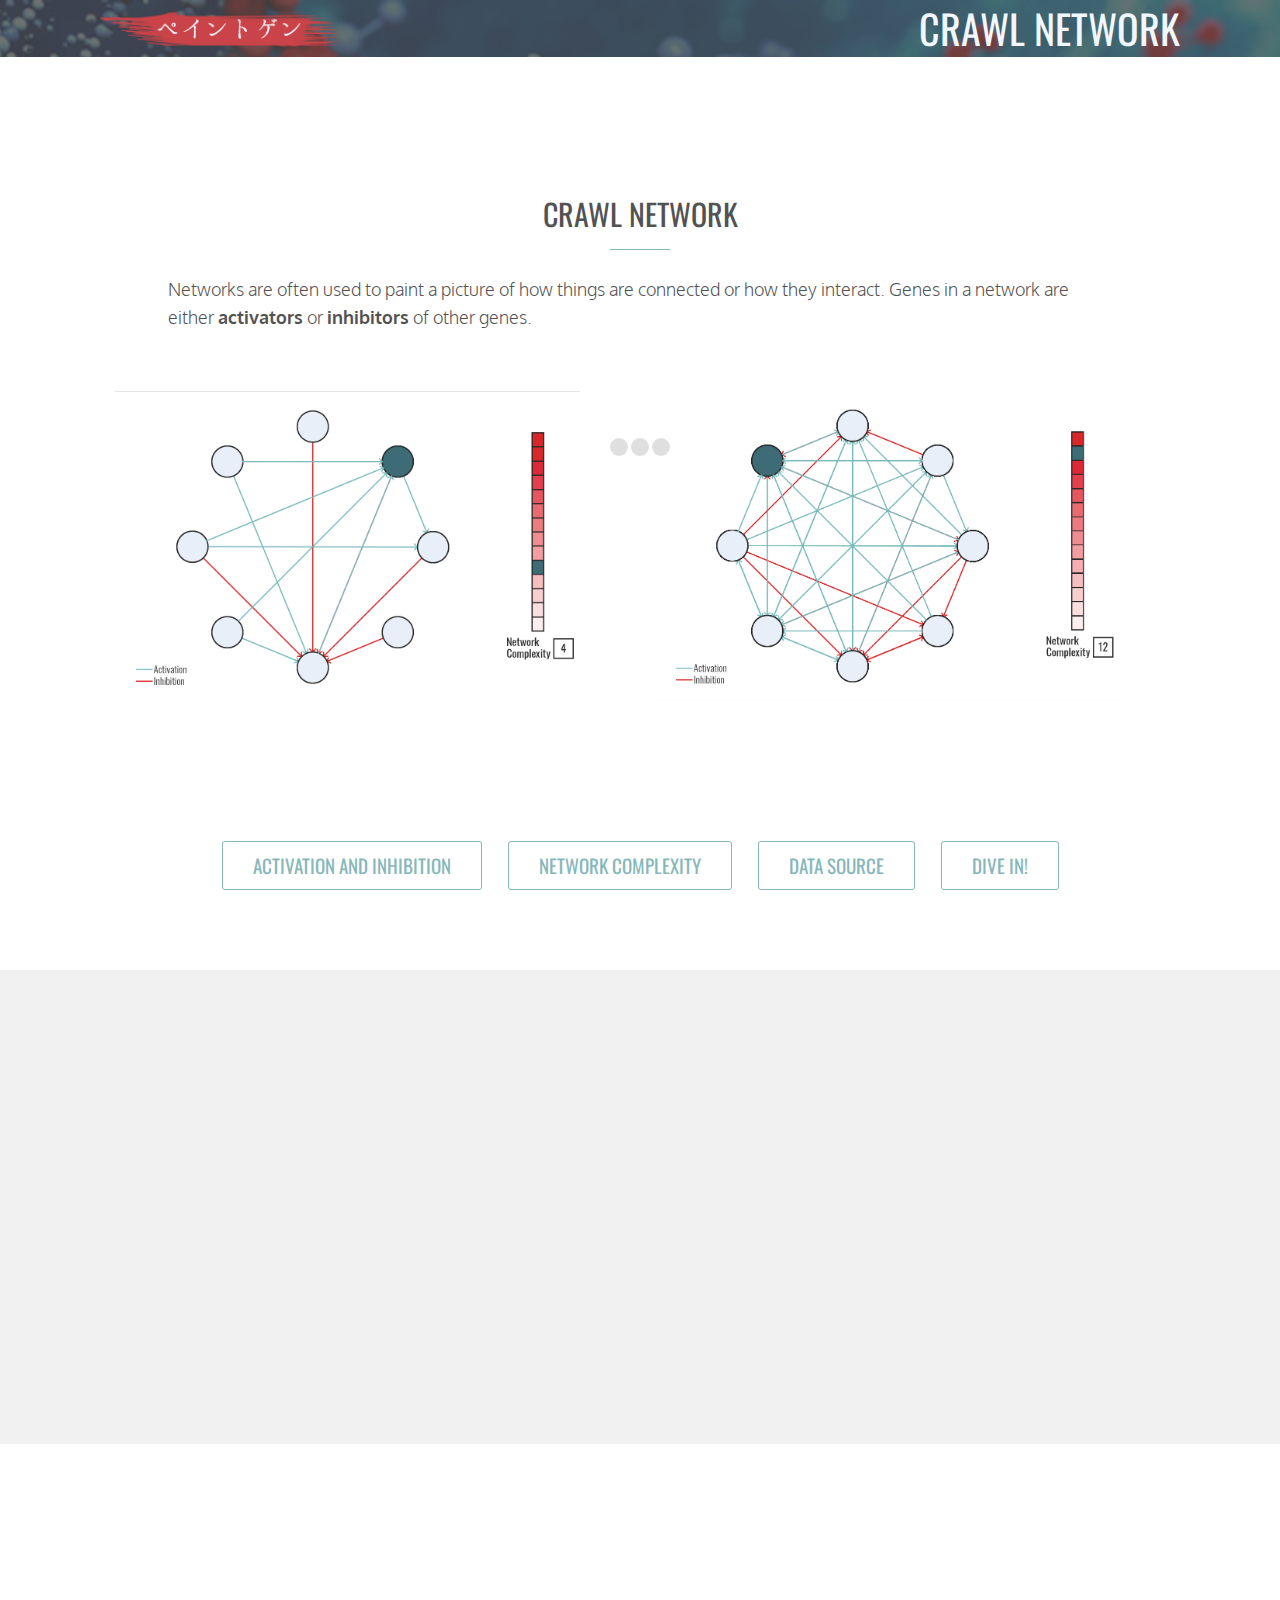
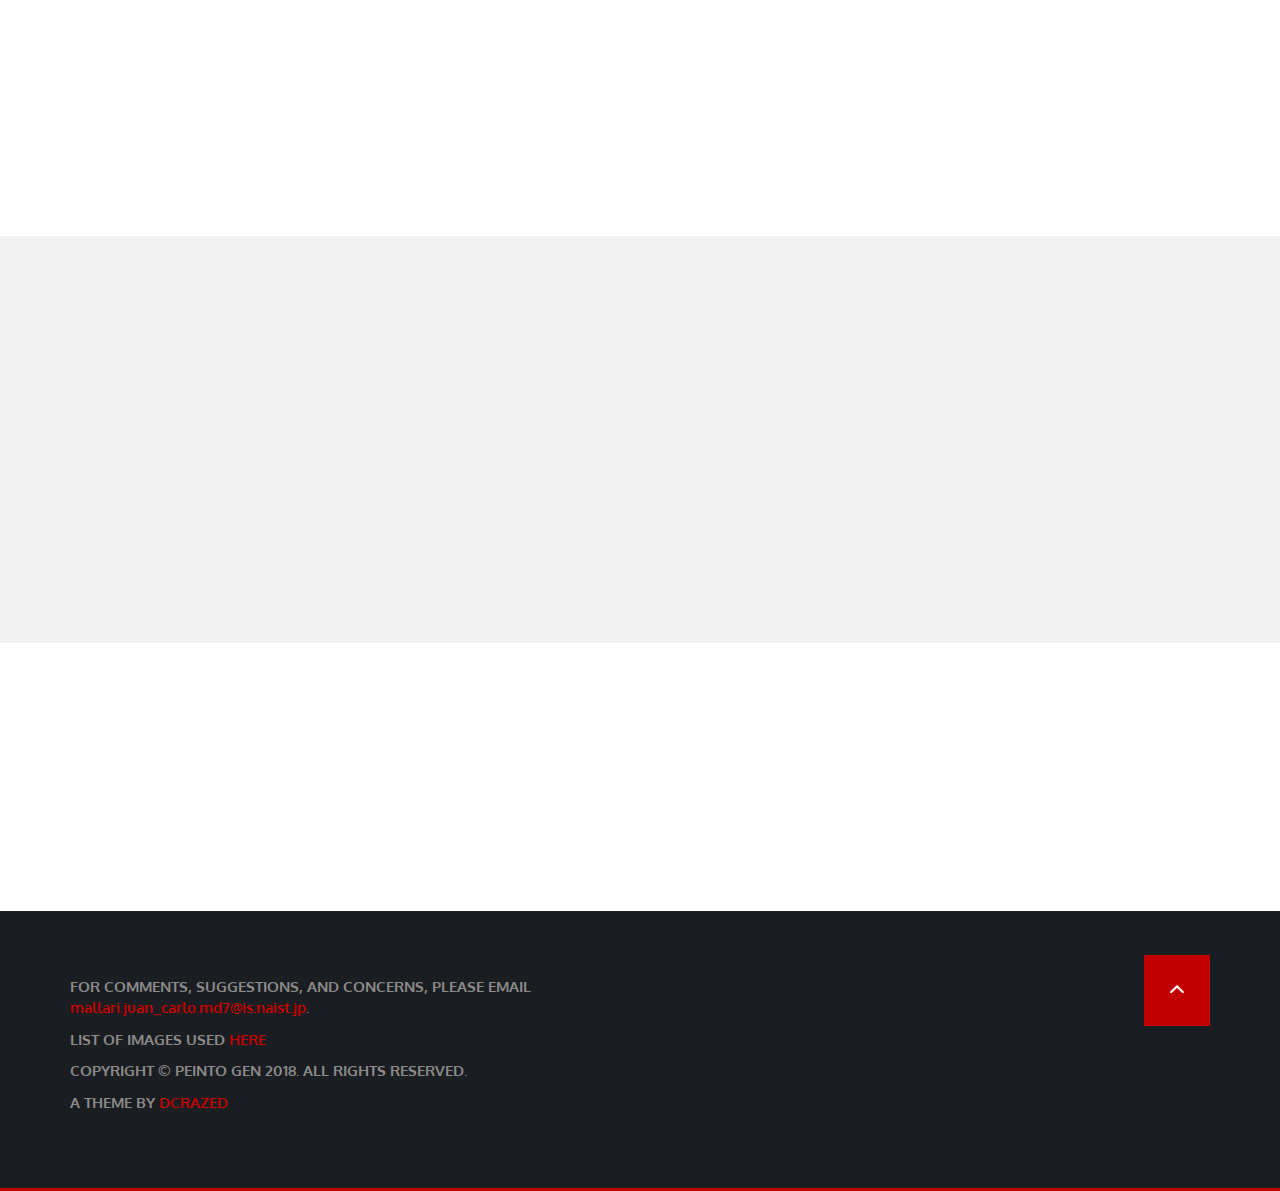
==== commit cb1cf686: "Major Changes" ====
--- a/cn-intro.html
+++ b/cn-intro.html
@@ -89,7 +89,7 @@
                             <li><a href=index.html>HOME</a> </li>
                             <li><a href=encyclopedia.html>ENCYCLOPEDIA</a> </li>
                             <li><a href=index.html#VISUALIZE>VISUALIZE</a></li>
-                            <li><a href=index.html#PLAY>PLAY</a> </li>
+                            <li><a href=play.html>PLAY</a> </li>
                         </ul>
                     </div>
                     <!-- /.navbar-collapse -->
@@ -237,7 +237,7 @@
                 <div class="col-md-10">
                     <div class="copy_right_text">
                     <!-- COPYRIGHT TEXT -->
-                        <p>For comments, suggestions, and concerns, please email <a href="mailto:mallari.juan_carlo.md7@is.naist.jp">mallari.juan_carlo.md7@is.naist.jp</a>.
+                        <p>For comments, suggestions, and concerns, please email <a href="mailto:mallari.juan_carlo.md7@is.naist.jp" style="text-transform: lowercase">mallari.juan_carlo.md7@is.naist.jp</a>.
                         <p>List of images used <a href=references.html>here</a></p>
                         <p>Copyright &copy; Peinto Gen 2018. All Rights Reserved.</p>
                         <p>A theme by <a href="https://dcrazed.com/">Dcrazed</a></p>
--- a/css/style.css
+++ b/css/style.css
@@ -92,6 +92,16 @@
     font-family: 'Oswald', sans-serif;
 }
 
+.section_title h5 {
+    text-transform: uppercase;
+    text-align: center;
+    position: relative;
+    color: #eff6ff;
+    font-size: 20px;
+    font-weight: 400;
+    font-family: 'Oswald', sans-serif;
+}
+
 .section_title p {
     text-align: left;
     margin-top: 45px;
@@ -843,7 +853,8 @@
 }
 .single_store {
     text-align: center;
-    border-left: 1px solid #0F1217;
+    /*border-left: 1px solid #0F1217;*/
+    border-left-color: white;
     min-height: 100px;
     padding-bottom: 15px;
     position: relative;
@@ -855,6 +866,7 @@
 .single_store i {
     color: #70abaf;
     text-align: center;
+    border-left-color: white;
     opacity: 1;
     font-size: 40px;
     padding-top: 90px;
@@ -864,8 +876,9 @@
     transition: all 1s;
 }
 .store_inner {
-    position: absolute;
-    bottom: 93px;
+    position: relative;
+    bottom: 10px;
+    /*bottom: 93px;*/
     width: 100%;
     opacity: 0;
     -webkit-transition: all 1s;
@@ -880,7 +893,7 @@
     font-size: 16px;
 }
 .single_store:hover {
-    background: #121212;
+    background: #2a555e;
 }
 .single_store:hover i {
     opacity: 0;
@@ -893,7 +906,7 @@
     padding-right: 0px;
 }
 .last {
-    border-right: 1px solid #0F1217;
+    /*border-right: 1px solid #0F1217;*/
 }
 /*---------------------------------------
    SECTION CONTACT              
@@ -1242,19 +1255,27 @@
 -----------------------------------------*/
 
 /* {box-sizing: border-box}
-body {font-family: 'Oxygen', sans-serif; margin:0}
-.mySlides {display: none}
-img {vertical-align: middle;}*/
+body {font-family: 'Oxygen', sans-serif; margin:0}*/
+.mySlides img {
+    vertical-align: middle;
+}
 
 /* Slideshow container */
 .slideshow-container {
   max-width: 1000px;
   position: relative;
   margin: auto;
+  text-align: left;
+    margin-top: 45px;
+    color: #333;
+    font-size: 15px;
+    line-height: 28px;
+    font-weight: 300;
+    font-family: 'Oxygen', sans-serif;
 }
 
 /* Next & previous buttons */
-.mySlides prev, .mySlides next {
+.slideshow-container  prev, .slideshow-container next {
   cursor: pointer;
   position: absolute;
   top: 50%;
@@ -1275,22 +1296,28 @@
 }
 
 /* On hover, add a black background color with a little bit see-through */
-.mySlides prev:hover, ..mySlides next:hover {
+.slideshow-container  prev:hover, .mySlides next:hover {
   background-color: rgba(0,0,0,0.8);
 }
 
 /* Caption text */
-..mySlides text {
-  font-size: 20px;
+.slideshow-container text {
+  /*font-size: 20px;
   padding: 8px 12px;
   position: relative;
   bottom: -5px;
   width: 100%;
+  text-align: left;*/
   text-align: left;
+    color: #333;
+    font-size: 15px;
+    line-height: 28px;
+    font-weight: 300;
+    font-family: 'Oxygen', sans-serif;
 }
 
 /* The dots/bullets/indicators */
-.mySlides dot {
+.slideshow-container dot {
   cursor: pointer;
   height: 15px;
   width: 15px;
@@ -1301,12 +1328,12 @@
   transition: background-color 0.6s ease;
 }
 
-.mySlides active, .dot:hover {
+.slideshow-container active, .slideshow-container dot:hover {
   background-color: #717171;
 }
 
 /* Fading animation */
-.mySlides fade {
+.slideshow-container fade {
   -webkit-animation-name: fade;
   -webkit-animation-duration: 1.5s;
   animation-name: fade;
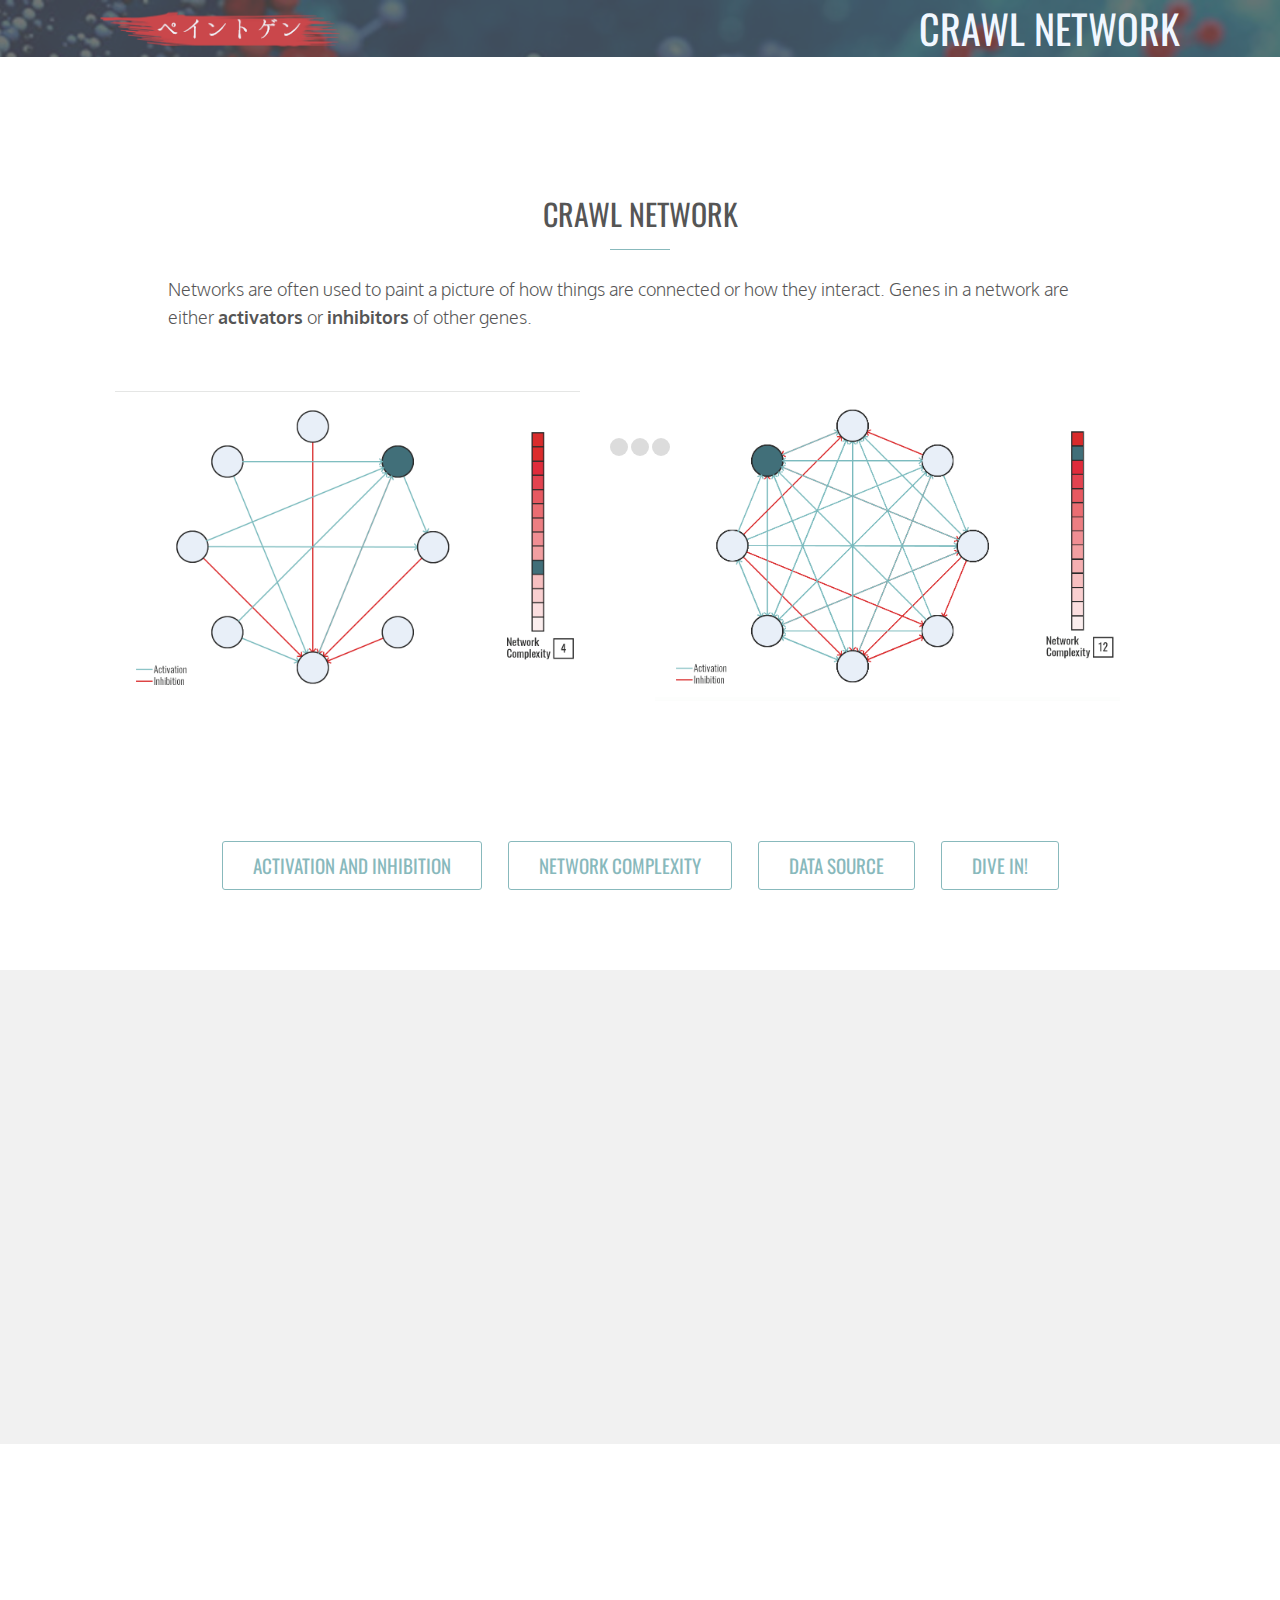
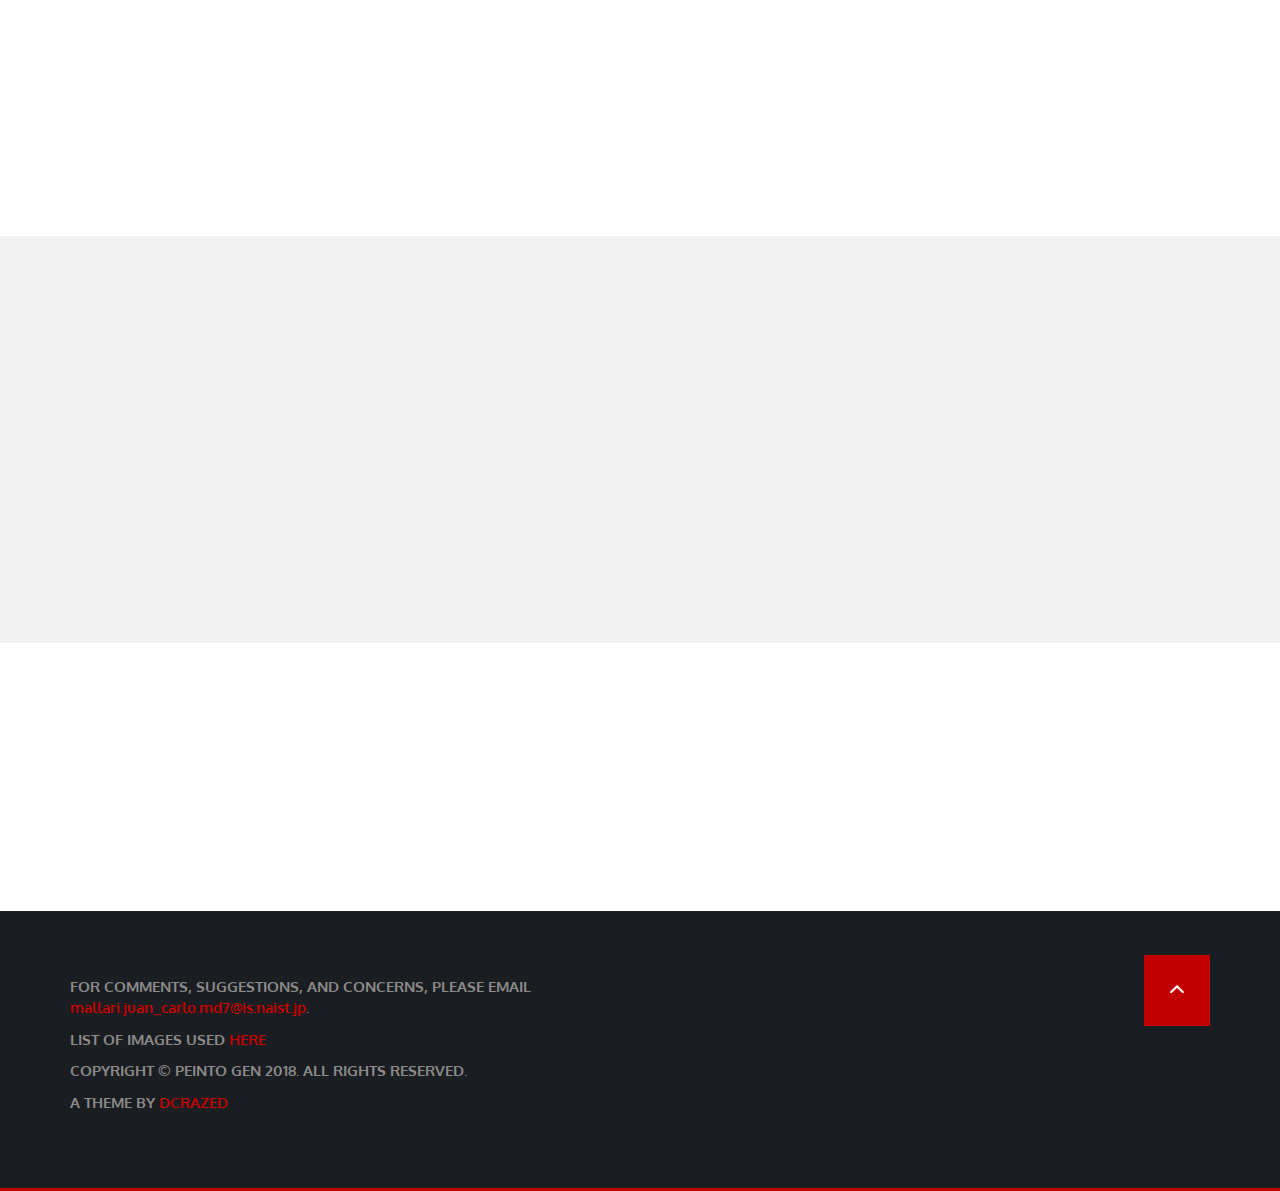
==== commit e914712b: "Major Commit" ====
--- a/cn-intro.html
+++ b/cn-intro.html
@@ -89,7 +89,7 @@
                             <li><a href=index.html>HOME</a> </li>
                             <li><a href=encyclopedia.html>ENCYCLOPEDIA</a> </li>
                             <li><a href=index.html#VISUALIZE>VISUALIZE</a></li>
-                            <li><a href=play.html>PLAY</a> </li>
+                            <li><a href=index.html#PLAY>PLAY</a> </li>
                         </ul>
                     </div>
                     <!-- /.navbar-collapse -->
--- a/css/style.css
+++ b/css/style.css
@@ -1284,7 +1284,7 @@
   margin-top: -22px;
   color: white;
   /*font-weight: bold;*/
-  font-size: 18px;
+  font-size: 28px;
   transition: 0.6s ease;
   border-radius: 0 3px 3px 0;
 }
@@ -1296,7 +1296,7 @@
 }
 
 /* On hover, add a black background color with a little bit see-through */
-.slideshow-container  prev:hover, .mySlides next:hover {
+.slideshow-container  prev:hover, .slideshow-container next:hover {
   background-color: rgba(0,0,0,0.8);
 }
 
@@ -1310,8 +1310,8 @@
   text-align: left;*/
   text-align: left;
     color: #333;
-    font-size: 15px;
-    line-height: 28px;
+    font-size: 58px;
+    line-height: 18px;
     font-weight: 300;
     font-family: 'Oxygen', sans-serif;
 }
@@ -1332,6 +1332,21 @@
   background-color: #717171;
 }
 
+
+.slideshow-container a:prev, .slideshow-container a:next {
+  cursor: pointer;
+  position: absolute;
+  top: 50%;
+  width: auto;
+  padding: 16px;
+  margin-top: -22px;
+  color: white;
+  /*font-weight: bold;*/
+  font-size: 58px;
+  transition: 0.6s ease;
+  border-radius: 0 3px 3px 0;
+}
+
 /* Fading animation */
 .slideshow-container fade {
   -webkit-animation-name: fade;
